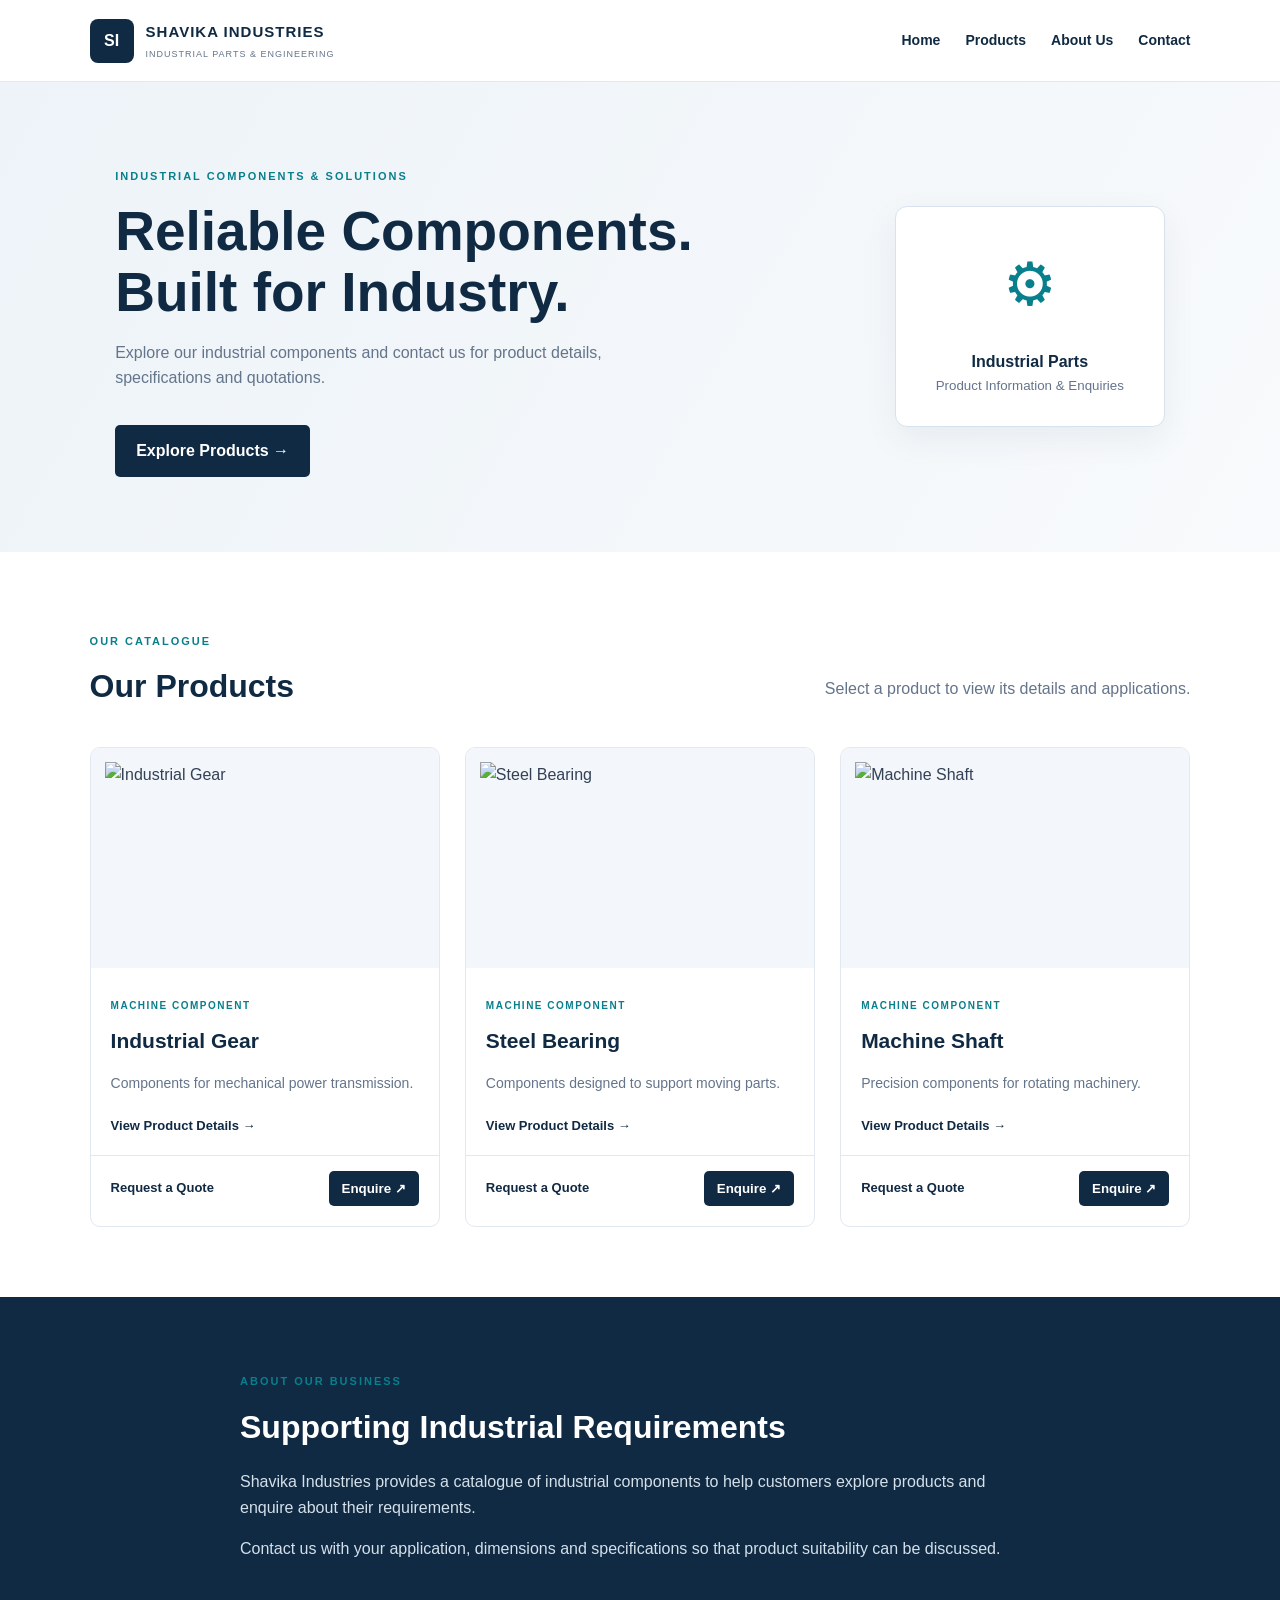
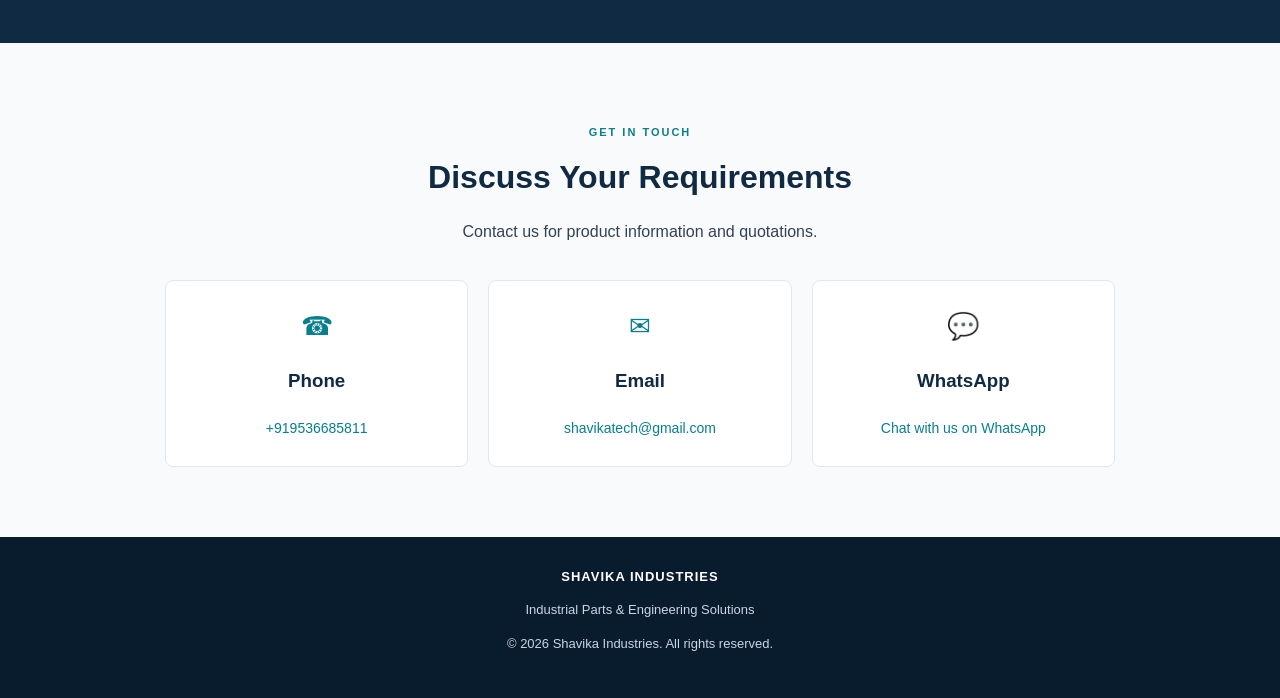
==== index.html @ d360af3c "Add files via upload" ====
<!DOCTYPE html>
<html lang="en">
<head>
  <meta charset="UTF-8">
  <meta name="viewport" content="width=device-width, initial-scale=1.0">
  <title>Shavika Industries | Industrial Parts</title>
  <meta name="description" content="Explore industrial machine components from Shavika Industries. Contact us for product information and quotations.">
  <link rel="stylesheet" href="style.css">
</head>
<body>

  <header class="site-header">
    <a class="brand" href="index.html">
      <span class="brand-mark">SI</span>
      <span>
        <strong>SHAVIKA INDUSTRIES</strong>
        <small>INDUSTRIAL PARTS & ENGINEERING</small>
      </span>
    </a>

    <nav>
      <a href="#home">Home</a>
      <a href="#products">Products</a>
      <a href="#about">About Us</a>
      <a href="#contact">Contact</a>
    </nav>
  </header>

  <main>
    <section class="hero" id="home">
      <div class="hero-content">
        <p class="eyebrow">INDUSTRIAL COMPONENTS & SOLUTIONS</p>
        <h1>Reliable Components.<br>Built for Industry.</h1>
        <p>
          Explore our industrial components and contact us
          for product details, specifications and quotations.
        </p>
        <a href="#products" class="btn btn-primary">Explore Products →</a>
      </div>
      <div class="hero-panel">
        <span class="hero-icon">⚙</span>
        <p>Industrial Parts</p>
        <small>Product Information & Enquiries</small>
      </div>
    </section>

    <section class="section products-section" id="products">
      <div class="section-heading">
        <div>
          <p class="eyebrow">OUR CATALOGUE</p>
          <h2>Our Products</h2>
        </div>
        <p>Select a product to view its details and applications.</p>
      </div>

      <div class="product-grid">

        <article class="product-card">
          <a href="gear.html" class="product-link">
            <div class="product-image">
              <img src="images/gear.jpg"
                   onerror="this.onerror=null;this.src='https://placehold.co/600x400?text=Industrial+Gear'"
                   alt="Industrial Gear">
            </div>
            <div class="product-info">
              <p class="product-type">MACHINE COMPONENT</p>
              <h3>Industrial Gear</h3>
              <p>Components for mechanical power transmission.</p>
              <span class="details-link">View Product Details →</span>
            </div>
          </a>
          <div class="card-action">
            <span class="price">Request a Quote</span>
            <button type="button" onclick="contactUs('Industrial Gear')">Enquire ↗</button>
          </div>
        </article>

        <article class="product-card">
          <a href="bearing.html" class="product-link">
            <div class="product-image">
              <img src="images/bearing.jpg"
                   onerror="this.onerror=null;this.src='https://placehold.co/600x400?text=Steel+Bearing'"
                   alt="Steel Bearing">
            </div>
            <div class="product-info">
              <p class="product-type">MACHINE COMPONENT</p>
              <h3>Steel Bearing</h3>
              <p>Components designed to support moving parts.</p>
              <span class="details-link">View Product Details →</span>
            </div>
          </a>
          <div class="card-action">
            <span class="price">Request a Quote</span>
            <button type="button" onclick="contactUs('Steel Bearing')">Enquire ↗</button>
          </div>
        </article>

        <article class="product-card">
          <a href="shaft.html" class="product-link">
            <div class="product-image">
              <img src="images/shaft.jpg"
                   onerror="this.onerror=null;this.src='https://placehold.co/600x400?text=Machine+Shaft'"
                   alt="Machine Shaft">
            </div>
            <div class="product-info">
              <p class="product-type">MACHINE COMPONENT</p>
              <h3>Machine Shaft</h3>
              <p>Precision components for rotating machinery.</p>
              <span class="details-link">View Product Details →</span>
            </div>
          </a>
          <div class="card-action">
            <span class="price">Request a Quote</span>
            <button type="button" onclick="contactUs('Machine Shaft')">Enquire ↗</button>
          </div>
        </article>

      </div>
    </section>

    <section class="about-section" id="about">
      <div class="about-inner">
        <p class="eyebrow">ABOUT OUR BUSINESS</p>
        <h2>Supporting Industrial Requirements</h2>
        <p>
          Shavika Industries provides a catalogue of industrial
          components to help customers explore products and
          enquire about their requirements.
        </p>
        <p>
          Contact us with your application, dimensions and
          specifications so that product suitability can be discussed.
        </p>
      </div>
    </section>

    <section class="section contact-section" id="contact">
      <p class="eyebrow">GET IN TOUCH</p>
      <h2>Discuss Your Requirements</h2>
      <p>Contact us for product information and quotations.</p>

      <div class="contact-grid">
        <div class="contact-item">
          <span>☎</span>
          <h3>Phone</h3>
          <a id="phone-link" href="#">Add your phone number</a>
        </div>
        <div class="contact-item">
          <span>✉</span>
          <h3>Email</h3>
          <a id="email-link" href="#">Add your business email</a>
        </div>
        <div class="contact-item">
          <span>💬</span>
          <h3>WhatsApp</h3>
          <a id="whatsapp-link" href="#">Chat with us</a>
        </div>
      </div>
    </section>
  </main>

  <footer class="site-footer">
    <a class="footer-brand" href="index.html">SHAVIKA INDUSTRIES</a>
    <p>Industrial Parts & Engineering Solutions</p>
    <p>© <span id="year"></span> Shavika Industries. All rights reserved.</p>
  </footer>

  <script src="script.js"></script>
</body>
</html>
---- style.css ----
:root {
  --navy: #102a43;
  --navy-dark: #091c2e;
  --teal: #087f8c;
  --light: #f3f6fa;
  --text: #334155;
  --muted: #64748b;
  --white: #ffffff;
  --border: #e2e8f0;
}

* {
  box-sizing: border-box;
}

html {
  scroll-behavior: smooth;
  scroll-padding-top: 90px;
}

body {
  margin: 0;
  font-family: Arial, Helvetica, sans-serif;
  color: var(--text);
  background: var(--white);
  line-height: 1.6;
}

a {
  color: inherit;
}

.site-header {
  min-height: 82px;
  padding: 16px 7%;
  display: flex;
  align-items: center;
  justify-content: space-between;
  gap: 24px;
  background: white;
  border-bottom: 1px solid var(--border);
}

.brand {
  display: flex;
  align-items: center;
  gap: 12px;
  color: var(--navy);
  text-decoration: none;
}

.brand-mark {
  display: grid;
  place-items: center;
  width: 44px;
  height: 44px;
  background: var(--navy);
  color: white;
  border-radius: 8px;
  font-weight: 800;
}

.brand strong,
.brand small {
  display: block;
}

.brand strong {
  font-size: 15px;
  letter-spacing: 1px;
}

.brand small {
  margin-top: 3px;
  font-size: 9px;
  letter-spacing: 1px;
  color: var(--muted);
}

nav {
  display: flex;
  align-items: center;
  flex-wrap: wrap;
  gap: 25px;
}

nav a {
  font-size: 14px;
  font-weight: 600;
  color: var(--navy);
  text-decoration: none;
}

nav a:hover,
.details-link:hover {
  color: var(--teal);
}

.hero {
  min-height: 420px;
  padding: 75px 9%;
  display: flex;
  justify-content: space-between;
  align-items: center;
  gap: 40px;
  background: linear-gradient(120deg, #edf3f8, #f8fafc);
}

.hero-content {
  max-width: 620px;
}

.eyebrow {
  color: var(--teal);
  font-size: 11px;
  font-weight: 800;
  letter-spacing: 2px;
}

.hero h1 {
  color: var(--navy);
  font-size: clamp(36px, 5vw, 55px);
  line-height: 1.12;
  margin: 15px 0;
}

.hero-content > p:not(.eyebrow) {
  max-width: 540px;
  color: var(--muted);
}

.btn {
  display: inline-block;
  margin-top: 18px;
  padding: 13px 21px;
  border-radius: 5px;
  text-decoration: none;
  font-weight: 700;
}

.btn-primary {
  background: var(--navy);
  color: white;
}

.btn-primary:hover {
  background: var(--teal);
}

.hero-panel {
  width: 270px;
  min-width: 220px;
  min-height: 210px;
  padding: 30px;
  display: flex;
  flex-direction: column;
  justify-content: center;
  text-align: center;
  border: 1px solid #d8e2ec;
  border-radius: 12px;
  background: white;
  box-shadow: 0 12px 35px #102a4310;
}

.hero-icon {
  color: var(--teal);
  font-size: 60px;
}

.hero-panel p {
  color: var(--navy);
  font-weight: 800;
  margin-bottom: 0;
}

.hero-panel small {
  color: var(--muted);
}

.section {
  padding: 70px 7%;
}

.section-heading {
  display: flex;
  align-items: end;
  justify-content: space-between;
  gap: 20px;
  margin-bottom: 30px;
}

.section-heading h2,
.about-inner h2,
.contact-section h2 {
  color: var(--navy);
  font-size: 32px;
  margin: 5px 0;
}

.section-heading > p {
  max-width: 370px;
  color: var(--muted);
}

.product-grid {
  display: grid;
  grid-template-columns: repeat(3, minmax(0, 1fr));
  gap: 25px;
}

.product-card {
  overflow: hidden;
  display: flex;
  flex-direction: column;
  background: white;
  border: 1px solid var(--border);
  border-radius: 10px;
  transition: transform 0.2s, box-shadow 0.2s;
}

.product-card:hover {
  transform: translateY(-4px);
  box-shadow: 0 12px 30px #102a4312;
}

.product-link {
  display: block;
  color: inherit;
  text-decoration: none;
  flex: 1;
}

.product-image {
  height: 220px;
  padding: 14px;
  background: var(--light);
}

.product-image img {
  display: block;
  width: 100%;
  height: 100%;
  object-fit: contain;
}

.product-info {
  padding: 20px 20px 10px;
}

.product-type {
  color: var(--teal);
  font-size: 10px;
  font-weight: 800;
  letter-spacing: 1.5px;
}

.product-info h3 {
  margin: 8px 0;
  color: var(--navy);
  font-size: 21px;
}

.product-info > p:not(.product-type) {
  color: var(--muted);
  font-size: 14px;
}

.details-link {
  display: inline-block;
  margin: 8px 0;
  color: var(--navy);
  font-size: 13px;
  font-weight: 800;
}

.card-action {
  display: flex;
  align-items: center;
  justify-content: space-between;
  gap: 10px;
  padding: 15px 20px 20px;
  border-top: 1px solid var(--border);
}

.price {
  font-size: 13px;
  font-weight: 700;
  color: var(--navy);
}

.card-action button {
  border: 0;
  border-radius: 5px;
  padding: 10px 13px;
  background: var(--navy);
  color: white;
  cursor: pointer;
  font-weight: 700;
}

.card-action button:hover {
  background: var(--teal);
}

.about-section {
  padding: 65px 8%;
  background: var(--navy);
}

.about-inner {
  max-width: 800px;
  margin: auto;
}

.about-inner h2 {
  color: white;
}

.about-inner > p:not(.eyebrow) {
  color: #d4e0ea;
}

.contact-section {
  text-align: center;
  background: #f8fafc;
}

.contact-grid {
  display: grid;
  grid-template-columns: repeat(3, minmax(0, 1fr));
  gap: 20px;
  max-width: 950px;
  margin: 35px auto 0;
}

.contact-item {
  padding: 25px 15px;
  background: white;
  border: 1px solid var(--border);
  border-radius: 8px;
  overflow-wrap: anywhere;
}

.contact-item > span {
  font-size: 26px;
  color: var(--teal);
}

.contact-item h3 {
  color: var(--navy);
}

.contact-item a {
  color: var(--teal);
  font-size: 14px;
  text-decoration: none;
}

.contact-item a:hover {
  text-decoration: underline;
}

.site-footer {
  padding: 30px 15px;
  text-align: center;
  color: #cbd5e1;
  background: var(--navy-dark);
  font-size: 13px;
}

.footer-brand {
  color: white;
  font-weight: 800;
  letter-spacing: 1px;
  text-decoration: none;
}

/* Product detail pages */

.back-link {
  display: inline-block;
  margin: 25px 7%;
  color: var(--navy);
  text-decoration: none;
  font-weight: 700;
}

.detail-layout {
  max-width: 1100px;
  margin: 15px auto 70px;
  padding: 0 25px;
  display: grid;
  grid-template-columns: minmax(0, 1fr) minmax(0, 1fr);
  align-items: start;
  gap: 45px;
}

.detail-image {
  padding: 20px;
  background: var(--light);
  border: 1px solid var(--border);
  border-radius: 10px;
}

.detail-image img {
  display: block;
  width: 100%;
  max-height: 440px;
  object-fit: contain;
}

.detail-info h1 {
  color: var(--navy);
  font-size: clamp(30px, 4vw, 40px);
  line-height: 1.2;
  margin: 10px 0 15px;
}

.detail-info h2 {
  color: var(--navy);
  font-size: 20px;
  margin-top: 28px;
}

.detail-info p,
.detail-info li {
  color: var(--text);
  line-height: 1.8;
}

.detail-info ul {
  padding-left: 22px;
}

.detail-enquiry {
  display: inline-block;
  margin-top: 15px;
  padding: 13px 20px;
  border-radius: 5px;
  color: white;
  background: var(--navy);
  font-weight: 700;
  text-decoration: none;
}

.detail-enquiry:hover {
  background: var(--teal);
}

@media (max-width: 850px) {
  .site-header {
    align-items: flex-start;
    flex-direction: column;
  }

  nav {
    gap: 15px;
  }

  .hero {
    padding: 55px 7%;
  }

  .hero-panel {
    display: none;
  }

  .product-grid {
    grid-template-columns: repeat(2, minmax(0, 1fr));
  }
}

@media (max-width: 600px) {
  .site-header {
    padding: 15px 5%;
  }

  nav {
    gap: 12px;
  }

  nav a {
    font-size: 12px;
  }

  .hero {
    padding: 45px 6%;
  }

  .section {
    padding: 45px 5%;
  }

  .section-heading {
    align-items: flex-start;
    flex-direction: column;
  }

  .section-heading h2,
  .about-inner h2,
  .contact-section h2 {
    font-size: 27px;
  }

  .product-grid,
  .contact-grid,
  .detail-layout {
    grid-template-columns: 1fr;
  }

  .product-image {
    height: 210px;
  }

  .detail-layout {
    padding: 0 18px;
    gap: 25px;
  }
}
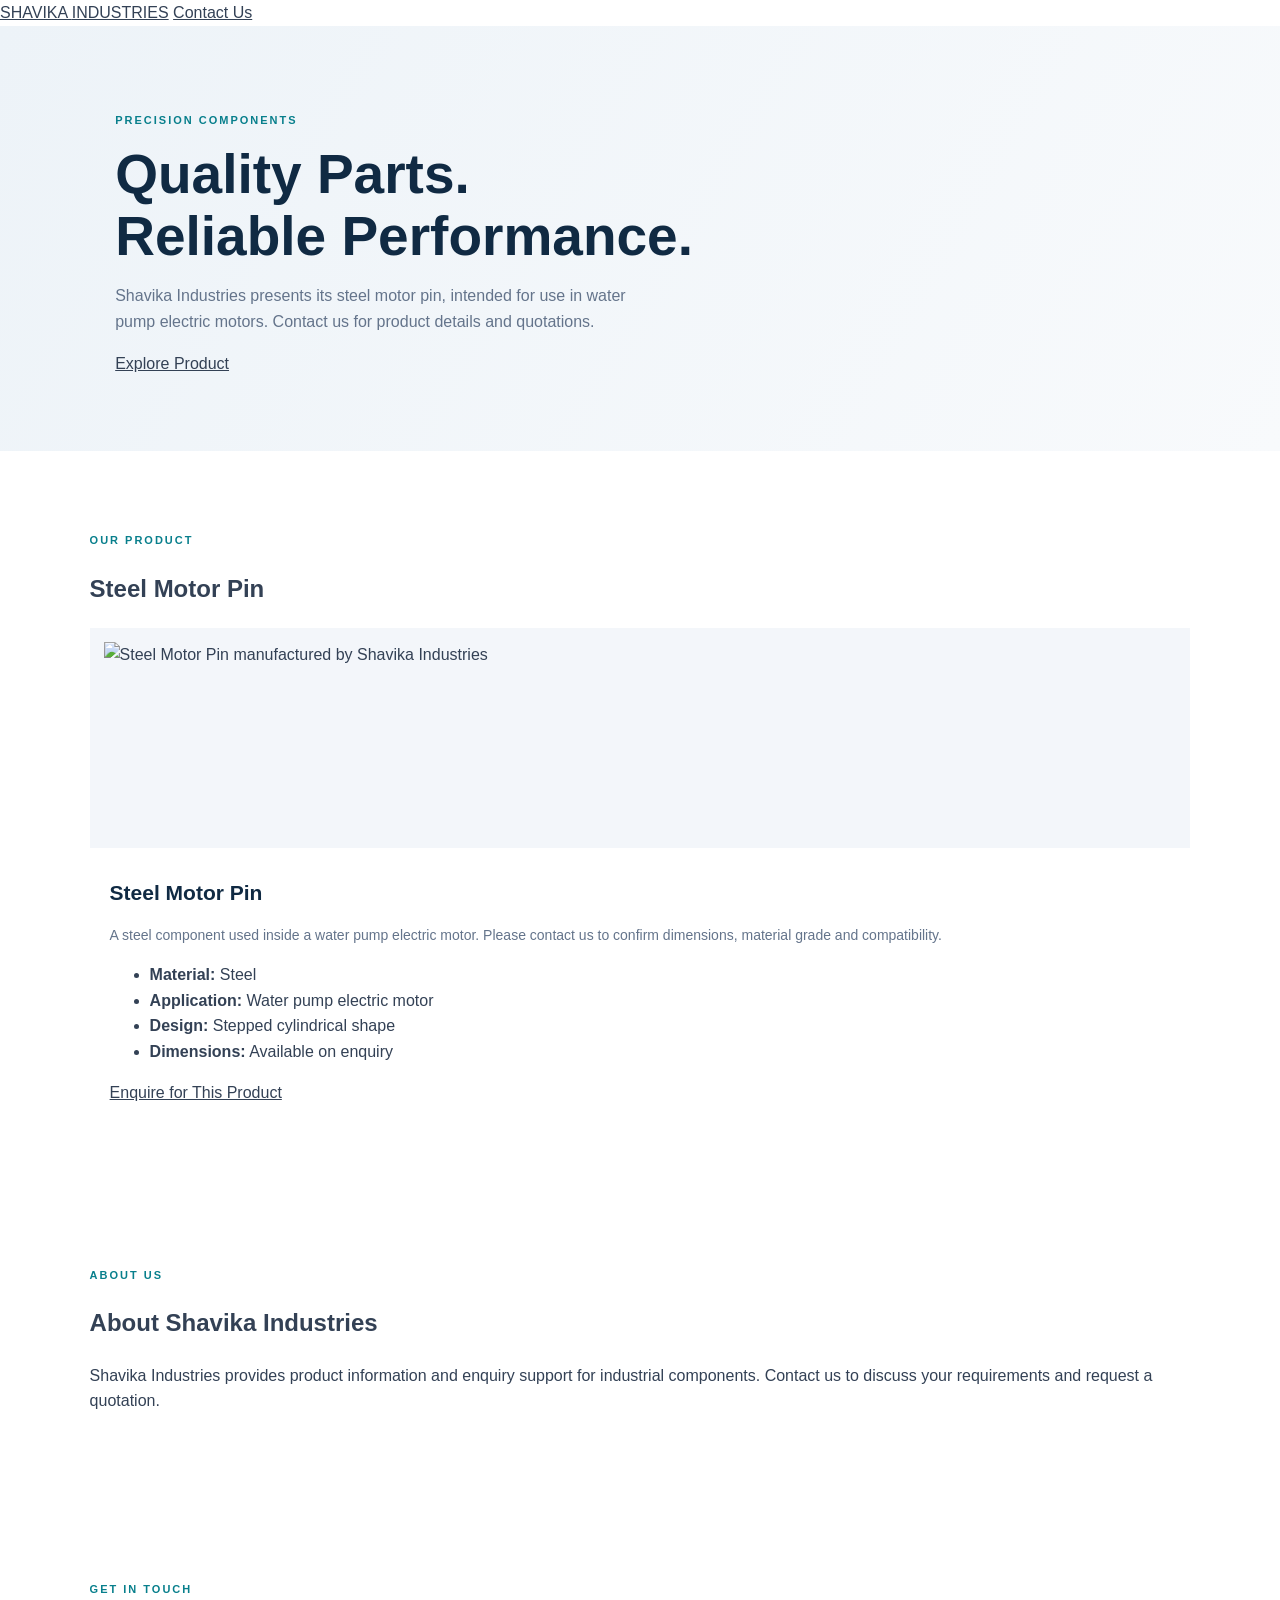
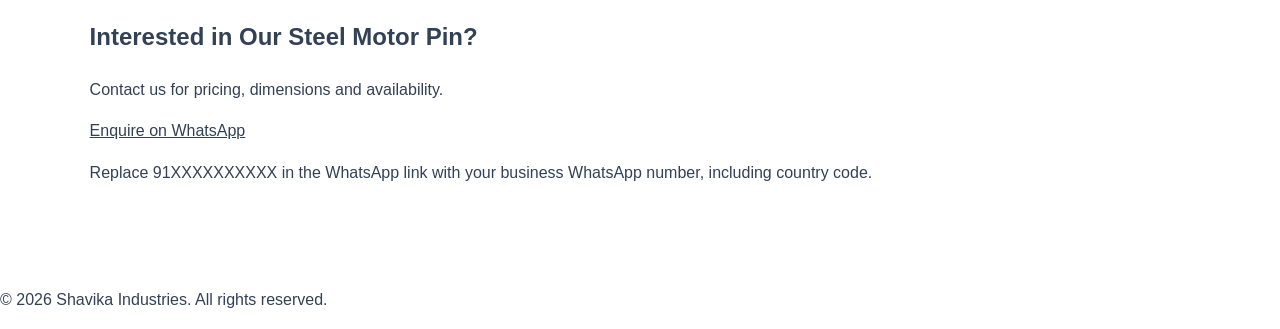
==== commit d32f569b: "Update index.html" ====
--- a/index.html
+++ b/index.html
@@ -4,168 +4,103 @@
 <head>
   <meta charset="UTF-8">
   <meta name="viewport" content="width=device-width, initial-scale=1.0">
-  <title>Shavika Industries | Industrial Parts</title>
-  <meta name="description" content="Explore industrial machine components from Shavika Industries. Contact us for product information and quotations.">
+  <meta name="description" content="Steel Motor Pin by Shavika Industries. Contact us for product details and quotations.">
+  <title>Steel Motor Pin | Shavika Industries</title>
   <link rel="stylesheet" href="style.css">
 </head>
 <body>
 
-  <header class="site-header">
-    <a class="brand" href="index.html">
-      <span class="brand-mark">SI</span>
-      <span>
-        <strong>SHAVIKA INDUSTRIES</strong>
-        <small>INDUSTRIAL PARTS & ENGINEERING</small>
-      </span>
-    </a>
-
-    <nav>
-      <a href="#home">Home</a>
-      <a href="#products">Products</a>
-      <a href="#about">About Us</a>
-      <a href="#contact">Contact</a>
-    </nav>
+  <header class="header">
+    <div class="container nav">
+      <a class="logo" href="index.html">SHAVIKA <span>INDUSTRIES</span></a>
+      <a class="button" href="#contact">Contact Us</a>
+    </div>
   </header>
 
   <main>
-    <section class="hero" id="home">
-      <div class="hero-content">
-        <p class="eyebrow">INDUSTRIAL COMPONENTS & SOLUTIONS</p>
-        <h1>Reliable Components.<br>Built for Industry.</h1>
+    <section class="hero">
+      <div class="container hero-content">
+        <p class="eyebrow">PRECISION COMPONENTS</p>
+        <h1>Quality Parts.<br><span>Reliable Performance.</span></h1>
         <p>
-          Explore our industrial components and contact us
-          for product details, specifications and quotations.
+          Shavika Industries presents its steel motor pin,
+          intended for use in water pump electric motors.
+          Contact us for product details and quotations.
         </p>
-        <a href="#products" class="btn btn-primary">Explore Products →</a>
-      </div>
-      <div class="hero-panel">
-        <span class="hero-icon">⚙</span>
-        <p>Industrial Parts</p>
-        <small>Product Information & Enquiries</small>
+        <a class="button" href="#product">Explore Product</a>
       </div>
     </section>
 
-    <section class="section products-section" id="products">
-      <div class="section-heading">
-        <div>
-          <p class="eyebrow">OUR CATALOGUE</p>
-          <h2>Our Products</h2>
+    <section class="section" id="product">
+      <div class="container">
+        <p class="eyebrow">OUR PRODUCT</p>
+        <h2>Steel Motor Pin</h2>
+        <div class="product-layout">
+          <div class="product-image">
+            <img
+              src="images/motor-pin.png"
+              alt="Steel Motor Pin manufactured by Shavika Industries">
+          </div>
+          <div class="product-info">
+            <h3>Steel Motor Pin</h3>
+            <p>
+              A steel component used inside a water pump
+              electric motor. Please contact us to confirm
+              dimensions, material grade and compatibility.
+            </p>
+            <ul>
+              <li><strong>Material:</strong> Steel</li>
+              <li><strong>Application:</strong> Water pump electric motor</li>
+              <li><strong>Design:</strong> Stepped cylindrical shape</li>
+              <li><strong>Dimensions:</strong> Available on enquiry</li>
+            </ul>
+            <a class="button" href="#contact">Enquire for This Product</a>
+          </div>
         </div>
-        <p>Select a product to view its details and applications.</p>
-      </div>
-
-      <div class="product-grid">
-
-        <article class="product-card">
-          <a href="gear.html" class="product-link">
-            <div class="product-image">
-              <img src="images/gear.jpg"
-                   onerror="this.onerror=null;this.src='https://placehold.co/600x400?text=Industrial+Gear'"
-                   alt="Industrial Gear">
-            </div>
-            <div class="product-info">
-              <p class="product-type">MACHINE COMPONENT</p>
-              <h3>Industrial Gear</h3>
-              <p>Components for mechanical power transmission.</p>
-              <span class="details-link">View Product Details →</span>
-            </div>
-          </a>
-          <div class="card-action">
-            <span class="price">Request a Quote</span>
-            <button type="button" onclick="contactUs('Industrial Gear')">Enquire ↗</button>
-          </div>
-        </article>
-
-        <article class="product-card">
-          <a href="bearing.html" class="product-link">
-            <div class="product-image">
-              <img src="images/bearing.jpg"
-                   onerror="this.onerror=null;this.src='https://placehold.co/600x400?text=Steel+Bearing'"
-                   alt="Steel Bearing">
-            </div>
-            <div class="product-info">
-              <p class="product-type">MACHINE COMPONENT</p>
-              <h3>Steel Bearing</h3>
-              <p>Components designed to support moving parts.</p>
-              <span class="details-link">View Product Details →</span>
-            </div>
-          </a>
-          <div class="card-action">
-            <span class="price">Request a Quote</span>
-            <button type="button" onclick="contactUs('Steel Bearing')">Enquire ↗</button>
-          </div>
-        </article>
-
-        <article class="product-card">
-          <a href="shaft.html" class="product-link">
-            <div class="product-image">
-              <img src="images/shaft.jpg"
-                   onerror="this.onerror=null;this.src='https://placehold.co/600x400?text=Machine+Shaft'"
-                   alt="Machine Shaft">
-            </div>
-            <div class="product-info">
-              <p class="product-type">MACHINE COMPONENT</p>
-              <h3>Machine Shaft</h3>
-              <p>Precision components for rotating machinery.</p>
-              <span class="details-link">View Product Details →</span>
-            </div>
-          </a>
-          <div class="card-action">
-            <span class="price">Request a Quote</span>
-            <button type="button" onclick="contactUs('Machine Shaft')">Enquire ↗</button>
-          </div>
-        </article>
-
       </div>
     </section>
 
-    <section class="about-section" id="about">
-      <div class="about-inner">
-        <p class="eyebrow">ABOUT OUR BUSINESS</p>
-        <h2>Supporting Industrial Requirements</h2>
+    <section class="section about">
+      <div class="container">
+        <p class="eyebrow">ABOUT US</p>
+        <h2>About Shavika Industries</h2>
         <p>
-          Shavika Industries provides a catalogue of industrial
-          components to help customers explore products and
-          enquire about their requirements.
-        </p>
-        <p>
-          Contact us with your application, dimensions and
-          specifications so that product suitability can be discussed.
+          Shavika Industries provides product information and
+          enquiry support for industrial components. Contact
+          us to discuss your requirements and request a quotation.
         </p>
       </div>
     </section>
 
-    <section class="section contact-section" id="contact">
-      <p class="eyebrow">GET IN TOUCH</p>
-      <h2>Discuss Your Requirements</h2>
-      <p>Contact us for product information and quotations.</p>
-
-      <div class="contact-grid">
-        <div class="contact-item">
-          <span>☎</span>
-          <h3>Phone</h3>
-          <a id="phone-link" href="#">Add your phone number</a>
-        </div>
-        <div class="contact-item">
-          <span>✉</span>
-          <h3>Email</h3>
-          <a id="email-link" href="#">Add your business email</a>
-        </div>
-        <div class="contact-item">
-          <span>💬</span>
-          <h3>WhatsApp</h3>
-          <a id="whatsapp-link" href="#">Chat with us</a>
-        </div>
+    <section class="section" id="contact">
+      <div class="container contact-box">
+        <p class="eyebrow">GET IN TOUCH</p>
+        <h2>Interested in Our Steel Motor Pin?</h2>
+        <p>Contact us for pricing, dimensions and availability.</p>
+        <a
+          class="button"
+          href="https://wa.me/91XXXXXXXXXX?text=Hello%20Shavika%20Industries%2C%20I%20want%20details%20about%20the%20Steel%20Motor%20Pin."
+          target="_blank"
+          rel="noopener noreferrer">
+          Enquire on WhatsApp
+        </a>
+        <p class="small-text">
+          Replace 91XXXXXXXXXX in the WhatsApp link with your
+          business WhatsApp number, including country code.
+        </p>
       </div>
     </section>
   </main>
 
-  <footer class="site-footer">
-    <a class="footer-brand" href="index.html">SHAVIKA INDUSTRIES</a>
-    <p>Industrial Parts & Engineering Solutions</p>
-    <p>© <span id="year"></span> Shavika Industries. All rights reserved.</p>
+  <footer class="footer">
+    <div class="container">
+      <p>&copy; <span id="year"></span> Shavika Industries. All rights reserved.</p>
+    </div>
   </footer>
 
-  <script src="script.js"></script>
+  <script>
+    document.getElementById("year").textContent =
+      new Date().getFullYear();
+  </script>
 </body>
 </html>
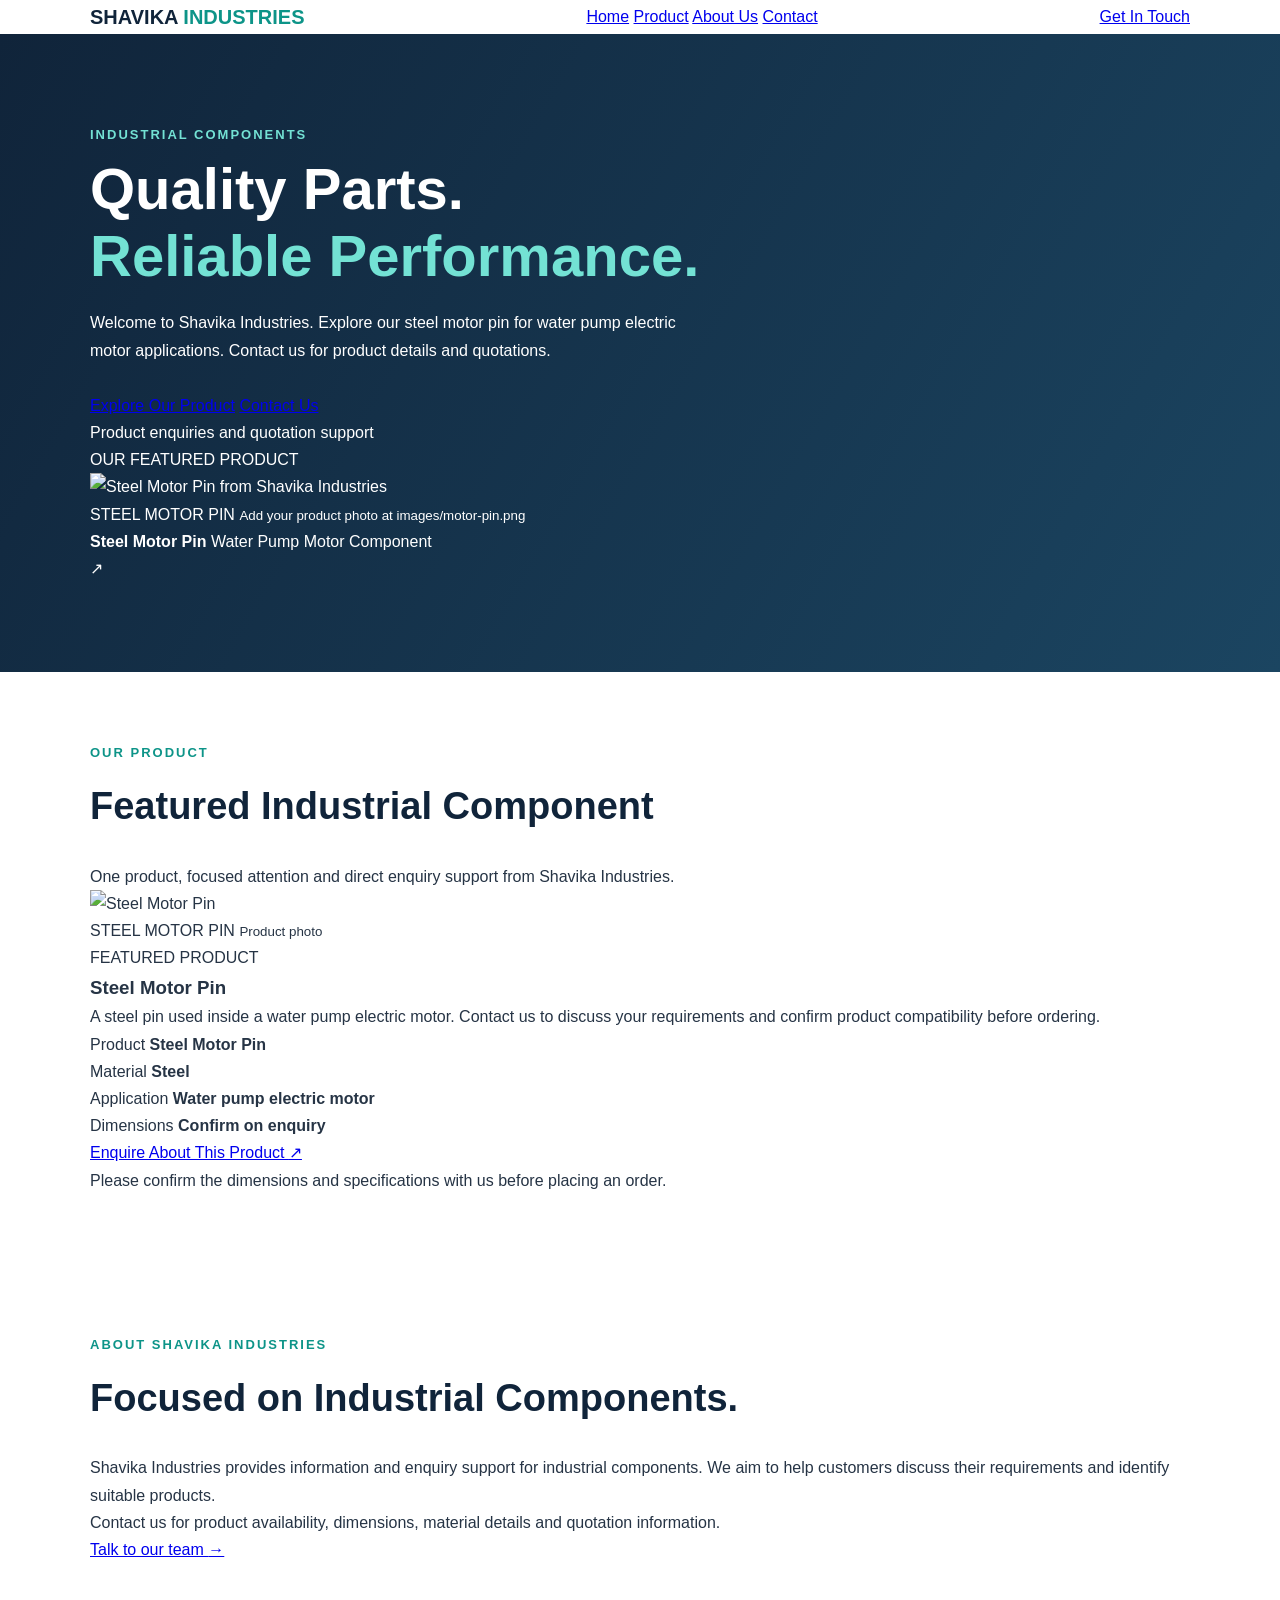
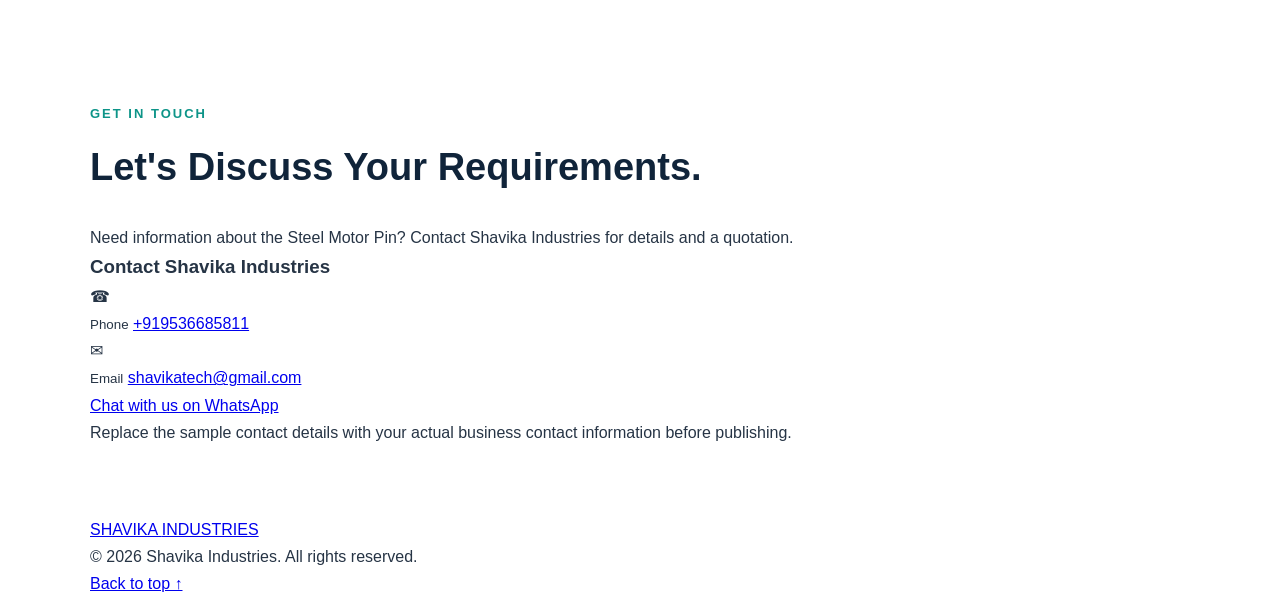
==== commit 54e2079e: "Update index.html" ====
--- a/index.html
+++ b/index.html
@@ -4,103 +4,285 @@
 <head>
   <meta charset="UTF-8">
   <meta name="viewport" content="width=device-width, initial-scale=1.0">
-  <meta name="description" content="Steel Motor Pin by Shavika Industries. Contact us for product details and quotations.">
-  <title>Steel Motor Pin | Shavika Industries</title>
+
+  <meta name="description" content="Shavika Industries - Steel Motor Pin for water pump electric motors. Contact us for product details and quotations.">
+
+  <title>Shavika Industries | Steel Motor Pin</title>
+
   <link rel="stylesheet" href="style.css">
 </head>
+
 <body>
 
-  <header class="header">
+  <!-- Header -->
+  <header class="site-header">
     <div class="container nav">
-      <a class="logo" href="index.html">SHAVIKA <span>INDUSTRIES</span></a>
-      <a class="button" href="#contact">Contact Us</a>
+      <a href="index.html" class="logo">
+        SHAVIKA <span>INDUSTRIES</span>
+      </a>
+
+      <nav>
+        <a href="#home">Home</a>
+        <a href="#product">Product</a>
+        <a href="#about">About Us</a>
+        <a href="#contact">Contact</a>
+      </nav>
+
+      <a href="#contact" class="btn btn-small">Get In Touch</a>
     </div>
   </header>
 
   <main>
-    <section class="hero">
-      <div class="container hero-content">
-        <p class="eyebrow">PRECISION COMPONENTS</p>
-        <h1>Quality Parts.<br><span>Reliable Performance.</span></h1>
-        <p>
-          Shavika Industries presents its steel motor pin,
-          intended for use in water pump electric motors.
-          Contact us for product details and quotations.
-        </p>
-        <a class="button" href="#product">Explore Product</a>
-      </div>
-    </section>
-
-    <section class="section" id="product">
-      <div class="container">
-        <p class="eyebrow">OUR PRODUCT</p>
-        <h2>Steel Motor Pin</h2>
-        <div class="product-layout">
-          <div class="product-image">
+
+    <!-- Hero Section -->
+    <section class="hero" id="home">
+      <div class="container hero-grid">
+
+        <div class="hero-content">
+          <p class="eyebrow">INDUSTRIAL COMPONENTS</p>
+
+          <h1>
+            Quality Parts.<br>
+            <span>Reliable Performance.</span>
+          </h1>
+
+          <p class="hero-description">
+            Welcome to Shavika Industries. Explore our steel
+            motor pin for water pump electric motor applications.
+            Contact us for product details and quotations.
+          </p>
+
+          <div class="hero-actions">
+            <a href="#product" class="btn">Explore Our Product</a>
+            <a href="#contact" class="btn btn-outline">Contact Us</a>
+          </div>
+
+          <div class="trust-note">
+            <span class="trust-dot"></span>
+            Product enquiries and quotation support
+          </div>
+        </div>
+
+        <div class="hero-visual">
+          <div class="visual-label">
+            <span class="visual-dot"></span>
+            OUR FEATURED PRODUCT
+          </div>
+
+          <div class="hero-product-image">
             <img
               src="images/motor-pin.png"
-              alt="Steel Motor Pin manufactured by Shavika Industries">
-          </div>
-          <div class="product-info">
+              alt="Steel Motor Pin from Shavika Industries"
+              onerror="this.onerror=null;this.parentElement.classList.add('image-missing');"
+            >
+
+            <div class="image-fallback">
+              <span>STEEL MOTOR PIN</span>
+              <small>Add your product photo at images/motor-pin.png</small>
+            </div>
+          </div>
+
+          <div class="visual-caption">
+            <div>
+              <strong>Steel Motor Pin</strong>
+              <span>Water Pump Motor Component</span>
+            </div>
+            <span class="caption-arrow">↗</span>
+          </div>
+        </div>
+
+      </div>
+    </section>
+
+    <!-- Product Section -->
+    <section class="section product-section" id="product">
+      <div class="container">
+
+        <div class="section-heading">
+          <p class="eyebrow">OUR PRODUCT</p>
+          <h2>Featured Industrial Component</h2>
+          <p>
+            One product, focused attention and direct enquiry
+            support from Shavika Industries.
+          </p>
+        </div>
+
+        <article class="product-card">
+          <div class="product-card-image">
+            <img
+              src="images/motor-pin.png"
+              alt="Steel Motor Pin"
+              onerror="this.onerror=null;this.parentElement.classList.add('image-missing');"
+            >
+
+            <div class="image-fallback">
+              <span>STEEL MOTOR PIN</span>
+              <small>Product photo</small>
+            </div>
+          </div>
+
+          <div class="product-card-content">
+            <span class="product-tag">FEATURED PRODUCT</span>
+
             <h3>Steel Motor Pin</h3>
+
             <p>
-              A steel component used inside a water pump
-              electric motor. Please contact us to confirm
-              dimensions, material grade and compatibility.
+              A steel pin used inside a water pump electric motor.
+              Contact us to discuss your requirements and confirm
+              product compatibility before ordering.
             </p>
-            <ul>
-              <li><strong>Material:</strong> Steel</li>
-              <li><strong>Application:</strong> Water pump electric motor</li>
-              <li><strong>Design:</strong> Stepped cylindrical shape</li>
-              <li><strong>Dimensions:</strong> Available on enquiry</li>
-            </ul>
-            <a class="button" href="#contact">Enquire for This Product</a>
-          </div>
-        </div>
-      </div>
-    </section>
-
-    <section class="section about">
-      <div class="container">
-        <p class="eyebrow">ABOUT US</p>
-        <h2>About Shavika Industries</h2>
-        <p>
-          Shavika Industries provides product information and
-          enquiry support for industrial components. Contact
-          us to discuss your requirements and request a quotation.
-        </p>
-      </div>
-    </section>
-
-    <section class="section" id="contact">
-      <div class="container contact-box">
-        <p class="eyebrow">GET IN TOUCH</p>
-        <h2>Interested in Our Steel Motor Pin?</h2>
-        <p>Contact us for pricing, dimensions and availability.</p>
-        <a
-          class="button"
-          href="https://wa.me/91XXXXXXXXXX?text=Hello%20Shavika%20Industries%2C%20I%20want%20details%20about%20the%20Steel%20Motor%20Pin."
-          target="_blank"
-          rel="noopener noreferrer">
-          Enquire on WhatsApp
-        </a>
-        <p class="small-text">
-          Replace 91XXXXXXXXXX in the WhatsApp link with your
-          business WhatsApp number, including country code.
-        </p>
-      </div>
-    </section>
+
+            <div class="spec-list">
+              <div class="spec-row">
+                <span>Product</span>
+                <strong>Steel Motor Pin</strong>
+              </div>
+
+              <div class="spec-row">
+                <span>Material</span>
+                <strong>Steel</strong>
+              </div>
+
+              <div class="spec-row">
+                <span>Application</span>
+                <strong>Water pump electric motor</strong>
+              </div>
+
+              <div class="spec-row">
+                <span>Dimensions</span>
+                <strong>Confirm on enquiry</strong>
+              </div>
+            </div>
+
+            <a
+              class="btn"
+              href="https://wa.me/91XXXXXXXXXX?text=Hello%20Shavika%20Industries%2C%20I%20would%20like%20details%20and%20a%20quotation%20for%20the%20Steel%20Motor%20Pin."
+              target="_blank"
+              rel="noopener noreferrer"
+            >
+              Enquire About This Product
+              <span aria-hidden="true">↗</span>
+            </a>
+
+            <p class="note">
+              Please confirm the dimensions and specifications
+              with us before placing an order.
+            </p>
+          </div>
+        </article>
+
+      </div>
+    </section>
+
+    <!-- About Section -->
+    <section class="section about-section" id="about">
+      <div class="container about-grid">
+
+        <div>
+          <p class="eyebrow">ABOUT SHAVIKA INDUSTRIES</p>
+          <h2>Focused on Industrial Components.</h2>
+        </div>
+
+        <div class="about-content">
+          <p>
+            Shavika Industries provides information and enquiry
+            support for industrial components. We aim to help
+            customers discuss their requirements and identify
+            suitable products.
+          </p>
+
+          <p>
+            Contact us for product availability, dimensions,
+            material details and quotation information.
+          </p>
+
+          <a href="#contact" class="text-link">
+            Talk to our team <span aria-hidden="true">→</span>
+          </a>
+        </div>
+
+      </div>
+    </section>
+
+    <!-- Contact Section -->
+    <section class="section contact-section" id="contact">
+      <div class="container contact-grid">
+
+        <div class="contact-intro">
+          <p class="eyebrow">GET IN TOUCH</p>
+          <h2>Let's Discuss Your Requirements.</h2>
+          <p>
+            Need information about the Steel Motor Pin?
+            Contact Shavika Industries for details and a quotation.
+          </p>
+        </div>
+
+        <div class="contact-panel">
+          <h3>Contact Shavika Industries</h3>
+
+          <div class="contact-item">
+            <span class="contact-icon">☎</span>
+            <div>
+              <small>Phone</small>
+              <a id="phone-link" href="tel:+919536685811">
+                Add business phone number
+              </a>
+            </div>
+          </div>
+
+          <div class="contact-item">
+            <span class="contact-icon">✉</span>
+            <div>
+              <small>Email</small>
+              <a id="email-link" href="mailto:your-shavikatech@gmail.com">
+                your-business@example.com
+              </a>
+            </div>
+          </div>
+
+          <a
+            class="btn whatsapp-btn"
+            id="whatsapp-link"
+            href="https://wa.me/919536685811"
+            target="_blank"
+            rel="noopener noreferrer"
+          >
+            Chat with us on WhatsApp
+          </a>
+
+          <p class="note">
+            Replace the sample contact details with your actual
+            business contact information before publishing.
+          </p>
+        </div>
+
+      </div>
+    </section>
+
   </main>
 
-  <footer class="footer">
-    <div class="container">
-      <p>&copy; <span id="year"></span> Shavika Industries. All rights reserved.</p>
+  <!-- Footer -->
+  <footer class="site-footer">
+    <div class="container footer-content">
+      <a href="#home" class="footer-logo">
+        SHAVIKA <span>INDUSTRIES</span>
+      </a>
+
+      <p>
+        © <span id="year"></span> Shavika Industries.
+        All rights reserved.
+      </p>
+
+      <a href="#home" class="back-top">Back to top ↑</a>
     </div>
   </footer>
+
+  <script src="script.js"></script>
 
   <script>
     document.getElementById("year").textContent =
       new Date().getFullYear();
   </script>
+
 </body>
 </html>
--- a/style.css
+++ b/style.css
@@ -1,520 +1,202 @@
-
-:root {
-  --navy: #102a43;
-  --navy-dark: #091c2e;
-  --teal: #087f8c;
-  --light: #f3f6fa;
-  --text: #334155;
-  --muted: #64748b;
-  --white: #ffffff;
-  --border: #e2e8f0;
-}
 
 * {
   box-sizing: border-box;
+  margin: 0;
+  padding: 0;
+}
+
+:root {
+  --navy: #10243a;
+  --teal: #0d9488;
+  --light: #f3f7fa;
+  --text: #263445;
 }
 
 html {
   scroll-behavior: smooth;
-  scroll-padding-top: 90px;
 }
 
 body {
-  margin: 0;
-  font-family: Arial, Helvetica, sans-serif;
+  font-family: Arial, sans-serif;
   color: var(--text);
-  background: var(--white);
-  line-height: 1.6;
-}
-
-a {
-  color: inherit;
-}
-
-.site-header {
-  min-height: 82px;
-  padding: 16px 7%;
-  display: flex;
-  align-items: center;
-  justify-content: space-between;
-  gap: 24px;
+  line-height: 1.7;
+}
+
+.container {
+  width: min(1100px, 90%);
+  margin: auto;
+}
+
+.header {
   background: white;
-  border-bottom: 1px solid var(--border);
-}
-
-.brand {
-  display: flex;
-  align-items: center;
-  gap: 12px;
-  color: var(--navy);
-  text-decoration: none;
-}
-
-.brand-mark {
-  display: grid;
-  place-items: center;
-  width: 44px;
-  height: 44px;
-  background: var(--navy);
-  color: white;
-  border-radius: 8px;
-  font-weight: 800;
-}
-
-.brand strong,
-.brand small {
-  display: block;
-}
-
-.brand strong {
-  font-size: 15px;
-  letter-spacing: 1px;
-}
-
-.brand small {
-  margin-top: 3px;
-  font-size: 9px;
-  letter-spacing: 1px;
-  color: var(--muted);
-}
-
-nav {
-  display: flex;
-  align-items: center;
-  flex-wrap: wrap;
-  gap: 25px;
-}
-
-nav a {
-  font-size: 14px;
-  font-weight: 600;
-  color: var(--navy);
-  text-decoration: none;
-}
-
-nav a:hover,
-.details-link:hover {
-  color: var(--teal);
-}
-
-.hero {
-  min-height: 420px;
-  padding: 75px 9%;
+  border-bottom: 1px solid #e2e8f0;
+  padding: 18px 0;
+}
+
+.nav {
   display: flex;
   justify-content: space-between;
   align-items: center;
-  gap: 40px;
-  background: linear-gradient(120deg, #edf3f8, #f8fafc);
+  gap: 20px;
+}
+
+.logo {
+  font-size: 20px;
+  font-weight: 800;
+  color: var(--navy);
+  text-decoration: none;
+}
+
+.logo span {
+  color: var(--teal);
+}
+
+.button {
+  display: inline-block;
+  background: var(--teal);
+  color: white;
+  padding: 12px 22px;
+  border-radius: 6px;
+  text-decoration: none;
+  font-weight: bold;
+  border: none;
+}
+
+.button:hover {
+  background: #087c73;
+}
+
+.hero {
+  background: linear-gradient(120deg, #10243a, #1b4561);
+  color: white;
+  padding: 90px 0;
 }
 
 .hero-content {
-  max-width: 620px;
+  max-width: 1100px;
 }
 
 .eyebrow {
   color: var(--teal);
-  font-size: 11px;
-  font-weight: 800;
+  font-weight: bold;
   letter-spacing: 2px;
-}
-
-.hero h1 {
+  font-size: 13px;
+  margin-bottom: 10px;
+}
+
+.hero .eyebrow {
+  color: #73e2d4;
+}
+
+h1 {
+  font-size: clamp(36px, 6vw, 58px);
+  line-height: 1.15;
+  margin-bottom: 20px;
+}
+
+h1 span {
+  color: #73e2d4;
+}
+
+.hero p:not(.eyebrow) {
+  max-width: 620px;
+  margin-bottom: 28px;
+}
+
+.section {
+  padding: 70px 0;
+}
+
+h2 {
+  font-size: clamp(28px, 4vw, 38px);
   color: var(--navy);
-  font-size: clamp(36px, 5vw, 55px);
-  line-height: 1.12;
-  margin: 15px 0;
-}
-
-.hero-content > p:not(.eyebrow) {
-  max-width: 540px;
-  color: var(--muted);
-}
-
-.btn {
-  display: inline-block;
-  margin-top: 18px;
-  padding: 13px 21px;
-  border-radius: 5px;
-  text-decoration: none;
-  font-weight: 700;
-}
-
-.btn-primary {
-  background: var(--navy);
-  color: white;
-}
-
-.btn-primary:hover {
-  background: var(--teal);
-}
-
-.hero-panel {
-  width: 270px;
-  min-width: 220px;
-  min-height: 210px;
-  padding: 30px;
-  display: flex;
-  flex-direction: column;
-  justify-content: center;
+  margin-bottom: 24px;
+}
+
+.product-layout {
+  display: grid;
+  grid-template-columns: 1fr 1fr;
+  gap: 40px;
+  align-items: center;
+}
+
+.product-image {
+  background: var(--light);
+  border-radius: 12px;
+  padding: 24px;
   text-align: center;
-  border: 1px solid #d8e2ec;
-  border-radius: 12px;
-  background: white;
-  box-shadow: 0 12px 35px #102a4310;
-}
-
-.hero-icon {
-  color: var(--teal);
-  font-size: 60px;
-}
-
-.hero-panel p {
-  color: var(--navy);
-  font-weight: 800;
-  margin-bottom: 0;
-}
-
-.hero-panel small {
-  color: var(--muted);
-}
-
-.section {
-  padding: 70px 7%;
-}
-
-.section-heading {
-  display: flex;
-  align-items: end;
-  justify-content: space-between;
-  gap: 20px;
-  margin-bottom: 30px;
-}
-
-.section-heading h2,
-.about-inner h2,
-.contact-section h2 {
-  color: var(--navy);
-  font-size: 32px;
-  margin: 5px 0;
-}
-
-.section-heading > p {
-  max-width: 370px;
-  color: var(--muted);
-}
-
-.product-grid {
-  display: grid;
-  grid-template-columns: repeat(3, minmax(0, 1fr));
-  gap: 25px;
-}
-
-.product-card {
-  overflow: hidden;
-  display: flex;
-  flex-direction: column;
-  background: white;
-  border: 1px solid var(--border);
-  border-radius: 10px;
-  transition: transform 0.2s, box-shadow 0.2s;
-}
-
-.product-card:hover {
-  transform: translateY(-4px);
-  box-shadow: 0 12px 30px #102a4312;
-}
-
-.product-link {
-  display: block;
-  color: inherit;
-  text-decoration: none;
-  flex: 1;
-}
-
-.product-image {
-  height: 220px;
-  padding: 14px;
-  background: var(--light);
 }
 
 .product-image img {
   display: block;
   width: 100%;
-  height: 100%;
+  max-height: 430px;
   object-fit: contain;
-}
-
-.product-info {
-  padding: 20px 20px 10px;
-}
-
-.product-type {
-  color: var(--teal);
-  font-size: 10px;
-  font-weight: 800;
-  letter-spacing: 1.5px;
+  border-radius: 8px;
 }
 
 .product-info h3 {
-  margin: 8px 0;
+  font-size: 25px;
   color: var(--navy);
-  font-size: 21px;
-}
-
-.product-info > p:not(.product-type) {
-  color: var(--muted);
-  font-size: 14px;
-}
-
-.details-link {
-  display: inline-block;
-  margin: 8px 0;
-  color: var(--navy);
+  margin-bottom: 12px;
+}
+
+.product-info p {
+  margin-bottom: 16px;
+}
+
+.product-info ul {
+  padding-left: 22px;
+  margin-bottom: 24px;
+}
+
+.about {
+  background: var(--light);
+}
+
+.about p:last-child {
+  max-width: 760px;
+}
+
+.contact-box {
+  text-align: center;
+}
+
+.contact-box p {
+  margin-bottom: 22px;
+}
+
+.contact-box .small-text {
+  margin: 18px auto 0;
   font-size: 13px;
-  font-weight: 800;
-}
-
-.card-action {
-  display: flex;
-  align-items: center;
-  justify-content: space-between;
-  gap: 10px;
-  padding: 15px 20px 20px;
-  border-top: 1px solid var(--border);
-}
-
-.price {
-  font-size: 13px;
-  font-weight: 700;
-  color: var(--navy);
-}
-
-.card-action button {
-  border: 0;
-  border-radius: 5px;
-  padding: 10px 13px;
+  color: #64748b;
+}
+
+.footer {
   background: var(--navy);
   color: white;
-  cursor: pointer;
-  font-weight: 700;
-}
-
-.card-action button:hover {
-  background: var(--teal);
-}
-
-.about-section {
-  padding: 65px 8%;
-  background: var(--navy);
-}
-
-.about-inner {
-  max-width: 800px;
-  margin: auto;
-}
-
-.about-inner h2 {
-  color: white;
-}
-
-.about-inner > p:not(.eyebrow) {
-  color: #d4e0ea;
-}
-
-.contact-section {
   text-align: center;
-  background: #f8fafc;
-}
-
-.contact-grid {
-  display: grid;
-  grid-template-columns: repeat(3, minmax(0, 1fr));
-  gap: 20px;
-  max-width: 950px;
-  margin: 35px auto 0;
-}
-
-.contact-item {
-  padding: 25px 15px;
-  background: white;
-  border: 1px solid var(--border);
-  border-radius: 8px;
-  overflow-wrap: anywhere;
-}
-
-.contact-item > span {
-  font-size: 26px;
-  color: var(--teal);
-}
-
-.contact-item h3 {
-  color: var(--navy);
-}
-
-.contact-item a {
-  color: var(--teal);
-  font-size: 14px;
-  text-decoration: none;
-}
-
-.contact-item a:hover {
-  text-decoration: underline;
-}
-
-.site-footer {
-  padding: 30px 15px;
-  text-align: center;
-  color: #cbd5e1;
-  background: var(--navy-dark);
-  font-size: 13px;
-}
-
-.footer-brand {
-  color: white;
-  font-weight: 800;
-  letter-spacing: 1px;
-  text-decoration: none;
-}
-
-/* Product detail pages */
-
-.back-link {
-  display: inline-block;
-  margin: 25px 7%;
-  color: var(--navy);
-  text-decoration: none;
-  font-weight: 700;
-}
-
-.detail-layout {
-  max-width: 1100px;
-  margin: 15px auto 70px;
-  padding: 0 25px;
-  display: grid;
-  grid-template-columns: minmax(0, 1fr) minmax(0, 1fr);
-  align-items: start;
-  gap: 45px;
-}
-
-.detail-image {
-  padding: 20px;
-  background: var(--light);
-  border: 1px solid var(--border);
-  border-radius: 10px;
-}
-
-.detail-image img {
-  display: block;
-  width: 100%;
-  max-height: 440px;
-  object-fit: contain;
-}
-
-.detail-info h1 {
-  color: var(--navy);
-  font-size: clamp(30px, 4vw, 40px);
-  line-height: 1.2;
-  margin: 10px 0 15px;
-}
-
-.detail-info h2 {
-  color: var(--navy);
-  font-size: 20px;
-  margin-top: 28px;
-}
-
-.detail-info p,
-.detail-info li {
-  color: var(--text);
-  line-height: 1.8;
-}
-
-.detail-info ul {
-  padding-left: 22px;
-}
-
-.detail-enquiry {
-  display: inline-block;
-  margin-top: 15px;
-  padding: 13px 20px;
-  border-radius: 5px;
-  color: white;
-  background: var(--navy);
-  font-weight: 700;
-  text-decoration: none;
-}
-
-.detail-enquiry:hover {
-  background: var(--teal);
-}
-
-@media (max-width: 850px) {
-  .site-header {
-    align-items: flex-start;
-    flex-direction: column;
-  }
-
-  nav {
-    gap: 15px;
+  padding: 22px 0;
+}
+
+@media (max-width: 700px) {
+  .product-layout {
+    grid-template-columns: 1fr;
   }
 
   .hero {
-    padding: 55px 7%;
-  }
-
-  .hero-panel {
-    display: none;
-  }
-
-  .product-grid {
-    grid-template-columns: repeat(2, minmax(0, 1fr));
-  }
-}
-
-@media (max-width: 600px) {
-  .site-header {
-    padding: 15px 5%;
-  }
-
-  nav {
-    gap: 12px;
-  }
-
-  nav a {
-    font-size: 12px;
-  }
-
-  .hero {
-    padding: 45px 6%;
+    padding: 65px 0;
   }
 
   .section {
-    padding: 45px 5%;
-  }
-
-  .section-heading {
-    align-items: flex-start;
-    flex-direction: column;
-  }
-
-  .section-heading h2,
-  .about-inner h2,
-  .contact-section h2 {
-    font-size: 27px;
-  }
-
-  .product-grid,
-  .contact-grid,
-  .detail-layout {
-    grid-template-columns: 1fr;
-  }
-
-  .product-image {
-    height: 210px;
-  }
-
-  .detail-layout {
-    padding: 0 18px;
-    gap: 25px;
-  }
-}
+    padding: 50px 0;
+  }
+
+  .logo {
+    font-size: 16px;
+  }
+
+  .nav .button {
+    padding: 10px 14px;
+  }
+}
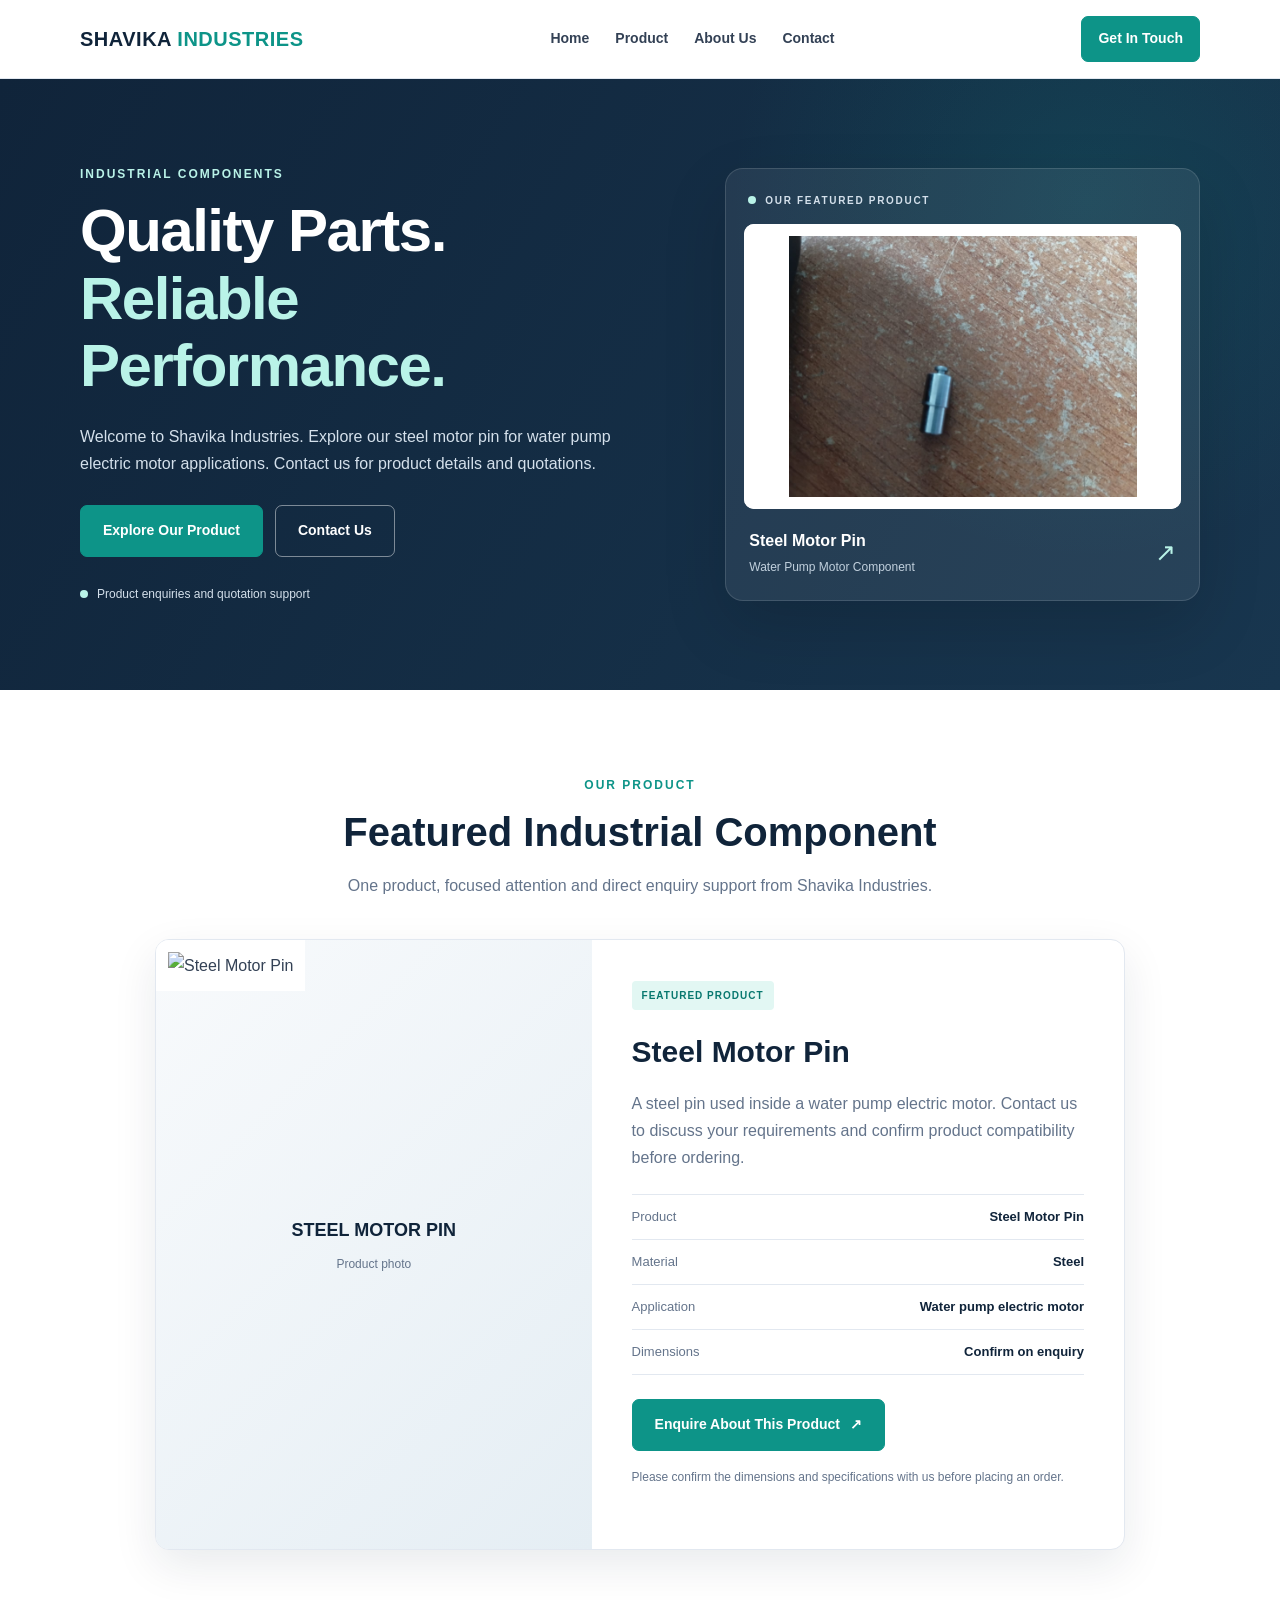
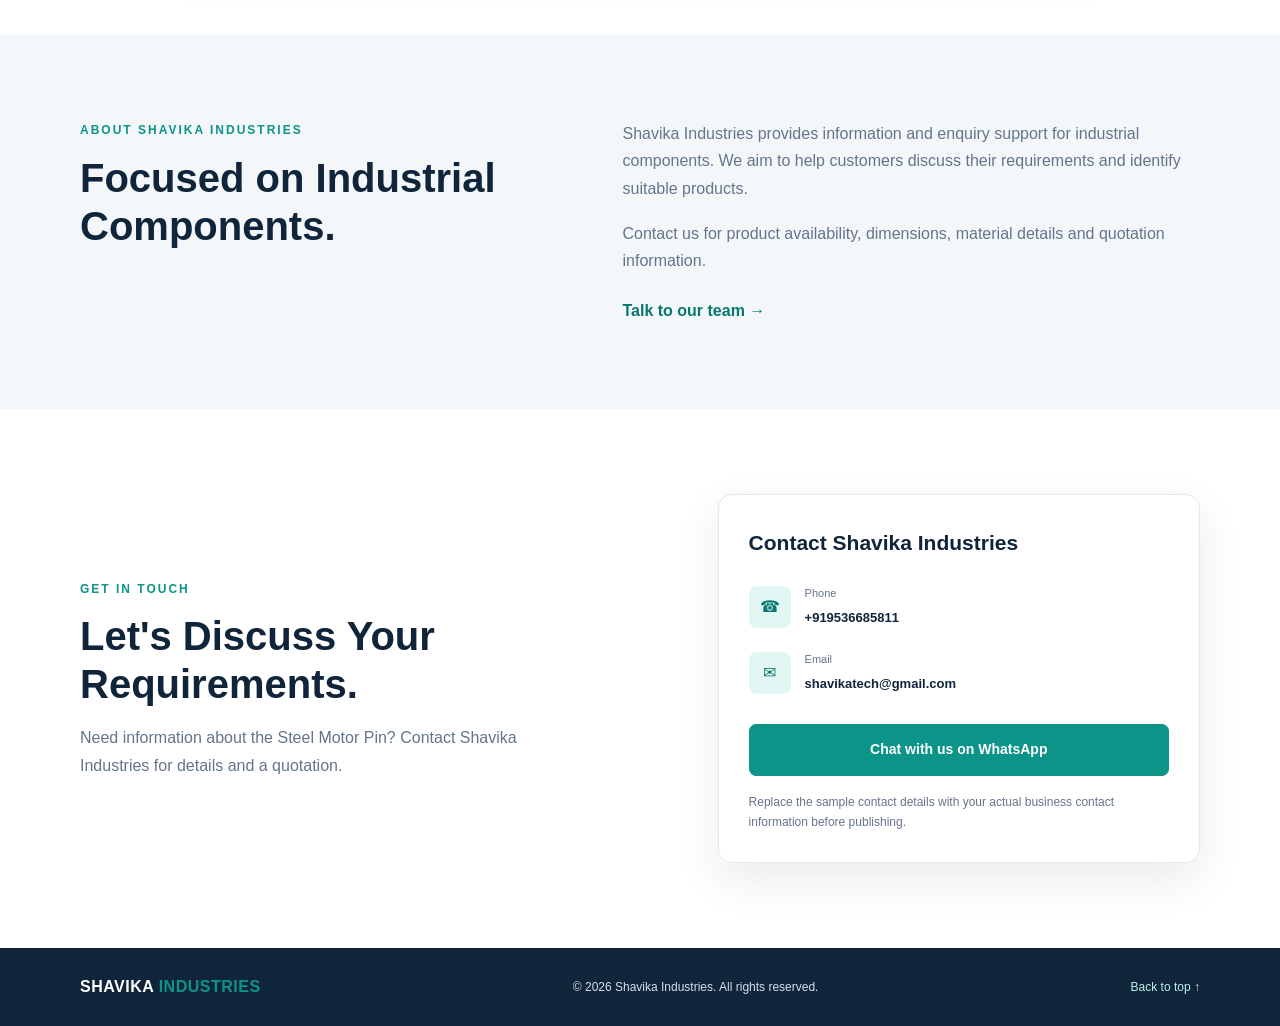
==== commit a7900add: "Update index.html" ====
--- a/index.html
+++ b/index.html
@@ -71,7 +71,7 @@
 
           <div class="hero-product-image">
             <img
-              src="images/motor-pin.png"
+              src="motor-pin.png"
               alt="Steel Motor Pin from Shavika Industries"
               onerror="this.onerror=null;this.parentElement.classList.add('image-missing');"
             >
--- a/style.css
+++ b/style.css
@@ -1,3 +1,23 @@
+
+/* =========================
+   SHAVIKA INDUSTRIES
+   Main website stylesheet
+========================= */
+
+:root {
+  --navy: #10243a;
+  --navy-light: #18364f;
+  --teal: #0d9488;
+  --teal-dark: #08786f;
+  --mint: #b9f3e8;
+  --white: #ffffff;
+  --light: #f3f7fa;
+  --text: #334155;
+  --muted: #64748b;
+  --border: #e2e8f0;
+  --radius: 14px;
+  --shadow: 0 16px 45px rgba(16, 36, 58, 0.09);
+}
 
 * {
   box-sizing: border-box;
@@ -5,198 +25,636 @@
   padding: 0;
 }
 
-:root {
-  --navy: #10243a;
-  --teal: #0d9488;
-  --light: #f3f7fa;
-  --text: #263445;
-}
-
 html {
   scroll-behavior: smooth;
+  scroll-padding-top: 90px;
 }
 
 body {
-  font-family: Arial, sans-serif;
+  font-family: Arial, Helvetica, sans-serif;
   color: var(--text);
   line-height: 1.7;
+  background: var(--white);
+}
+
+img {
+  max-width: 100%;
+}
+
+a {
+  color: inherit;
 }
 
 .container {
-  width: min(1100px, 90%);
+  width: min(1120px, 90%);
+  margin: 0 auto;
+}
+
+/* Header */
+
+.site-header {
+  position: sticky;
+  top: 0;
+  z-index: 100;
+  background: rgba(255, 255, 255, 0.97);
+  border-bottom: 1px solid var(--border);
+}
+
+.nav {
+  min-height: 78px;
+  display: flex;
+  align-items: center;
+  justify-content: space-between;
+  gap: 25px;
+}
+
+.logo,
+.footer-logo {
+  text-decoration: none;
+  color: var(--navy);
+  font-size: 20px;
+  font-weight: 900;
+  letter-spacing: 0.5px;
+  white-space: nowrap;
+}
+
+.logo span,
+.footer-logo span {
+  color: var(--teal);
+}
+
+.nav nav {
+  display: flex;
+  align-items: center;
+  gap: 26px;
+}
+
+.nav nav a {
+  text-decoration: none;
+  color: var(--text);
+  font-size: 14px;
+  font-weight: 600;
+}
+
+.nav nav a:hover,
+.text-link:hover {
+  color: var(--teal);
+}
+
+/* Buttons */
+
+.btn {
+  display: inline-flex;
+  align-items: center;
+  justify-content: center;
+  gap: 10px;
+  padding: 13px 22px;
+  border-radius: 7px;
+  background: var(--teal);
+  color: var(--white);
+  text-decoration: none;
+  font-size: 14px;
+  font-weight: 700;
+  border: 1px solid var(--teal);
+  transition: background 0.2s ease, transform 0.2s ease;
+}
+
+.btn:hover {
+  background: var(--teal-dark);
+  transform: translateY(-2px);
+}
+
+.btn-small {
+  padding: 10px 16px;
+}
+
+.btn-outline {
+  background: transparent;
+  color: var(--white);
+  border-color: rgba(255, 255, 255, 0.45);
+}
+
+.btn-outline:hover {
+  background: rgba(255, 255, 255, 0.1);
+}
+
+/* Hero */
+
+.hero {
+  padding: 85px 0;
+  background:
+    radial-gradient(
+      circle at 85% 20%,
+      rgba(13, 148, 136, 0.16),
+      transparent 30%
+    ),
+    linear-gradient(120deg, var(--navy), var(--navy-light));
+  color: var(--white);
+  overflow: hidden;
+}
+
+.hero-grid {
+  display: grid;
+  grid-template-columns: 1.1fr 0.9fr;
+  align-items: center;
+  gap: 65px;
+}
+
+.eyebrow {
+  margin-bottom: 13px;
+  color: var(--teal);
+  font-size: 12px;
+  font-weight: 800;
+  letter-spacing: 2px;
+}
+
+.hero .eyebrow {
+  color: var(--mint);
+}
+
+.hero h1 {
+  font-size: clamp(38px, 5vw, 60px);
+  line-height: 1.12;
+  letter-spacing: -1.5px;
+  margin-bottom: 24px;
+}
+
+.hero h1 span {
+  color: var(--mint);
+}
+
+.hero-description {
+  max-width: 560px;
+  color: #d4e0eb;
+  font-size: 16px;
+  margin-bottom: 28px;
+}
+
+.hero-actions {
+  display: flex;
+  flex-wrap: wrap;
+  gap: 12px;
+}
+
+.trust-note {
+  display: flex;
+  align-items: center;
+  gap: 9px;
+  color: #d4e0eb;
+  font-size: 12px;
+  margin-top: 27px;
+}
+
+.trust-dot,
+.visual-dot {
+  width: 8px;
+  height: 8px;
+  display: inline-block;
+  background: var(--mint);
+  border-radius: 50%;
+}
+
+.hero-visual {
+  padding: 18px;
+  border-radius: 18px;
+  background: rgba(255, 255, 255, 0.07);
+  border: 1px solid rgba(255, 255, 255, 0.13);
+  box-shadow: 0 25px 65px rgba(0, 0, 0, 0.14);
+}
+
+.visual-label {
+  display: flex;
+  align-items: center;
+  gap: 9px;
+  font-size: 10px;
+  letter-spacing: 1.7px;
+  color: #d4e0eb;
+  padding: 5px 4px 15px;
+  font-weight: 700;
+}
+
+.hero-product-image {
+  position: relative;
+  height: 285px;
+  overflow: hidden;
+  background: var(--white);
+  border-radius: 10px;
+}
+
+.hero-product-image img,
+.product-card-image img {
+  position: relative;
+  z-index: 1;
+  width: 100%;
+  height: 100%;
+  object-fit: contain;
+  padding: 12px;
+  background: var(--white);
+}
+
+.visual-caption {
+  display: flex;
+  justify-content: space-between;
+  align-items: center;
+  gap: 15px;
+  padding: 18px 5px 4px;
+}
+
+.visual-caption strong,
+.visual-caption span {
+  display: block;
+}
+
+.visual-caption strong {
+  font-size: 16px;
+}
+
+.visual-caption div span {
+  color: #c1d0dd;
+  font-size: 12px;
+  margin-top: 3px;
+}
+
+.caption-arrow {
+  font-size: 25px;
+  color: var(--mint);
+}
+
+/* Image fallback */
+
+.image-fallback {
+  display: none;
+  position: absolute;
+  inset: 0;
+  z-index: 0;
+  flex-direction: column;
+  justify-content: center;
+  align-items: center;
+  text-align: center;
+  padding: 20px;
+  color: var(--navy);
+  background:
+    linear-gradient(135deg, #f8fafc, #e5eef4);
+}
+
+.image-fallback span {
+  font-size: 18px;
+  font-weight: 800;
+}
+
+.image-fallback small {
+  margin-top: 8px;
+  color: var(--muted);
+  font-size: 12px;
+}
+
+.image-missing .image-fallback {
+  display: flex;
+}
+
+/* General sections */
+
+.section {
+  padding: 85px 0;
+}
+
+.section-heading {
+  max-width: 700px;
+  margin: 0 auto 40px;
+  text-align: center;
+}
+
+.section-heading h2,
+.about-grid h2,
+.contact-intro h2 {
+  color: var(--navy);
+  font-size: clamp(29px, 4vw, 40px);
+  line-height: 1.2;
+  margin-bottom: 16px;
+}
+
+.section-heading > p:last-child {
+  color: var(--muted);
+}
+
+/* Product */
+
+.product-section {
+  background: var(--white);
+}
+
+.product-card {
+  display: grid;
+  grid-template-columns: 0.9fr 1.1fr;
+  align-items: stretch;
+  max-width: 970px;
   margin: auto;
-}
-
-.header {
-  background: white;
-  border-bottom: 1px solid #e2e8f0;
-  padding: 18px 0;
-}
-
-.nav {
+  overflow: hidden;
+  border: 1px solid var(--border);
+  border-radius: var(--radius);
+  background: var(--white);
+  box-shadow: var(--shadow);
+}
+
+.product-card-image {
+  position: relative;
+  min-height: 410px;
+  background: var(--light);
+  overflow: hidden;
+}
+
+.product-card-content {
+  padding: 40px;
+}
+
+.product-tag {
+  display: inline-block;
+  background: #e2f7f3;
+  color: var(--teal-dark);
+  padding: 6px 10px;
+  border-radius: 4px;
+  font-size: 10px;
+  font-weight: 800;
+  letter-spacing: 1px;
+  margin-bottom: 16px;
+}
+
+.product-card-content h3 {
+  color: var(--navy);
+  font-size: 30px;
+  margin-bottom: 13px;
+}
+
+.product-card-content > p {
+  color: var(--muted);
+  margin-bottom: 22px;
+}
+
+.spec-list {
+  border-top: 1px solid var(--border);
+  margin-bottom: 24px;
+}
+
+.spec-row {
   display: flex;
   justify-content: space-between;
+  gap: 18px;
+  padding: 11px 0;
+  border-bottom: 1px solid var(--border);
+  font-size: 13px;
+}
+
+.spec-row span {
+  color: var(--muted);
+}
+
+.spec-row strong {
+  text-align: right;
+  color: var(--navy);
+}
+
+.note {
+  font-size: 12px;
+  color: var(--muted);
+  margin-top: 16px;
+}
+
+/* About */
+
+.about-section {
+  background: var(--light);
+}
+
+.about-grid {
+  display: grid;
+  grid-template-columns: 0.9fr 1.1fr;
+  gap: 70px;
+  align-items: start;
+}
+
+.about-grid h2 {
+  max-width: 440px;
+}
+
+.about-content p {
+  color: var(--muted);
+  margin-bottom: 18px;
+}
+
+.text-link {
+  display: inline-block;
+  margin-top: 5px;
+  color: var(--teal-dark);
+  text-decoration: none;
+  font-weight: 800;
+}
+
+/* Contact */
+
+.contact-section {
+  background: var(--white);
+}
+
+.contact-grid {
+  display: grid;
+  grid-template-columns: 1fr 0.85fr;
+  align-items: center;
+  gap: 70px;
+}
+
+.contact-intro > p:last-child {
+  max-width: 500px;
+  color: var(--muted);
+}
+
+.contact-panel {
+  padding: 30px;
+  border: 1px solid var(--border);
+  border-radius: var(--radius);
+  box-shadow: var(--shadow);
+}
+
+.contact-panel h3 {
+  color: var(--navy);
+  font-size: 21px;
+  margin-bottom: 23px;
+}
+
+.contact-item {
+  display: flex;
+  align-items: center;
+  gap: 14px;
+  margin-bottom: 20px;
+}
+
+.contact-icon {
+  display: grid;
+  place-items: center;
+  flex-shrink: 0;
+  width: 42px;
+  height: 42px;
+  background: #e2f7f3;
+  color: var(--teal-dark);
+  border-radius: 8px;
+}
+
+.contact-item small {
+  display: block;
+  color: var(--muted);
+  font-size: 11px;
+}
+
+.contact-item a {
+  color: var(--navy);
+  font-size: 13px;
+  font-weight: 700;
+  text-decoration: none;
+  overflow-wrap: anywhere;
+}
+
+.whatsapp-btn {
+  width: 100%;
+  margin-top: 8px;
+}
+
+/* Footer */
+
+.site-footer {
+  background: var(--navy);
+  color: #d4e0eb;
+  padding: 25px 0;
+}
+
+.footer-content {
+  display: flex;
+  justify-content: space-between;
   align-items: center;
   gap: 20px;
 }
 
-.logo {
-  font-size: 20px;
-  font-weight: 800;
-  color: var(--navy);
+.footer-logo {
+  color: var(--white);
+  font-size: 16px;
+}
+
+.footer-content p {
+  font-size: 12px;
+  text-align: center;
+}
+
+.back-top {
+  color: var(--mint);
+  font-size: 12px;
   text-decoration: none;
 }
 
-.logo span {
-  color: var(--teal);
-}
-
-.button {
-  display: inline-block;
-  background: var(--teal);
-  color: white;
-  padding: 12px 22px;
-  border-radius: 6px;
-  text-decoration: none;
-  font-weight: bold;
-  border: none;
-}
-
-.button:hover {
-  background: #087c73;
-}
-
-.hero {
-  background: linear-gradient(120deg, #10243a, #1b4561);
-  color: white;
-  padding: 90px 0;
-}
-
-.hero-content {
-  max-width: 1100px;
-}
-
-.eyebrow {
-  color: var(--teal);
-  font-weight: bold;
-  letter-spacing: 2px;
-  font-size: 13px;
-  margin-bottom: 10px;
-}
-
-.hero .eyebrow {
-  color: #73e2d4;
-}
-
-h1 {
-  font-size: clamp(36px, 6vw, 58px);
-  line-height: 1.15;
-  margin-bottom: 20px;
-}
-
-h1 span {
-  color: #73e2d4;
-}
-
-.hero p:not(.eyebrow) {
-  max-width: 620px;
-  margin-bottom: 28px;
-}
-
-.section {
-  padding: 70px 0;
-}
-
-h2 {
-  font-size: clamp(28px, 4vw, 38px);
-  color: var(--navy);
-  margin-bottom: 24px;
-}
-
-.product-layout {
-  display: grid;
-  grid-template-columns: 1fr 1fr;
-  gap: 40px;
-  align-items: center;
-}
-
-.product-image {
-  background: var(--light);
-  border-radius: 12px;
-  padding: 24px;
-  text-align: center;
-}
-
-.product-image img {
-  display: block;
-  width: 100%;
-  max-height: 430px;
-  object-fit: contain;
-  border-radius: 8px;
-}
-
-.product-info h3 {
-  font-size: 25px;
-  color: var(--navy);
-  margin-bottom: 12px;
-}
-
-.product-info p {
-  margin-bottom: 16px;
-}
-
-.product-info ul {
-  padding-left: 22px;
-  margin-bottom: 24px;
-}
-
-.about {
-  background: var(--light);
-}
-
-.about p:last-child {
-  max-width: 760px;
-}
-
-.contact-box {
-  text-align: center;
-}
-
-.contact-box p {
-  margin-bottom: 22px;
-}
-
-.contact-box .small-text {
-  margin: 18px auto 0;
-  font-size: 13px;
-  color: #64748b;
-}
-
-.footer {
-  background: var(--navy);
-  color: white;
-  text-align: center;
-  padding: 22px 0;
-}
-
-@media (max-width: 700px) {
-  .product-layout {
+/* Responsive layout */
+
+@media (max-width: 900px) {
+  .nav {
+    flex-wrap: wrap;
+    padding: 15px 0;
+  }
+
+  .nav nav {
+    order: 3;
+    width: 100%;
+    justify-content: center;
+    gap: 20px;
+  }
+
+  .hero-grid {
+    gap: 35px;
+  }
+
+  .product-card-content {
+    padding: 28px;
+  }
+
+  .about-grid,
+  .contact-grid {
+    gap: 35px;
+  }
+}
+
+@media (max-width: 650px) {
+  .container {
+    width: 92%;
+  }
+
+  .nav {
+    gap: 12px;
+  }
+
+  .logo {
+    font-size: 17px;
+  }
+
+  .nav > .btn {
+    padding: 9px 12px;
+    font-size: 12px;
+  }
+
+  .nav nav {
+    gap: 16px;
+    justify-content: flex-start;
+    overflow-x: auto;
+  }
+
+  .nav nav a {
+    font-size: 12px;
+    white-space: nowrap;
+  }
+
+  .hero {
+    padding: 55px 0;
+  }
+
+  .hero-grid,
+  .product-card,
+  .about-grid,
+  .contact-grid {
     grid-template-columns: 1fr;
   }
 
-  .hero {
-    padding: 65px 0;
+  .hero-grid {
+    gap: 38px;
+  }
+
+  .hero h1 {
+    font-size: 40px;
+  }
+
+  .hero-product-image {
+    height: 250px;
   }
 
   .section {
-    padding: 50px 0;
-  }
-
-  .logo {
-    font-size: 16px;
-  }
-
-  .nav .button {
-    padding: 10px 14px;
-  }
-}
+    padding: 58px 0;
+  }
+
+  .product-card-image {
+    min-height: 290px;
+  }
+
+  .product-card-content {
+    padding: 25px 20px;
+  }
+
+  .product-card-content h3 {
+    font-size: 26px;
+  }
+
+  .spec-row {
+    font-size: 12px;
+  }
+
+  .contact-panel {
+    padding: 23px 18px;
+  }
+
+  .footer-content {
+    flex-direction: column;
+    text-align: center;
+  }
+}
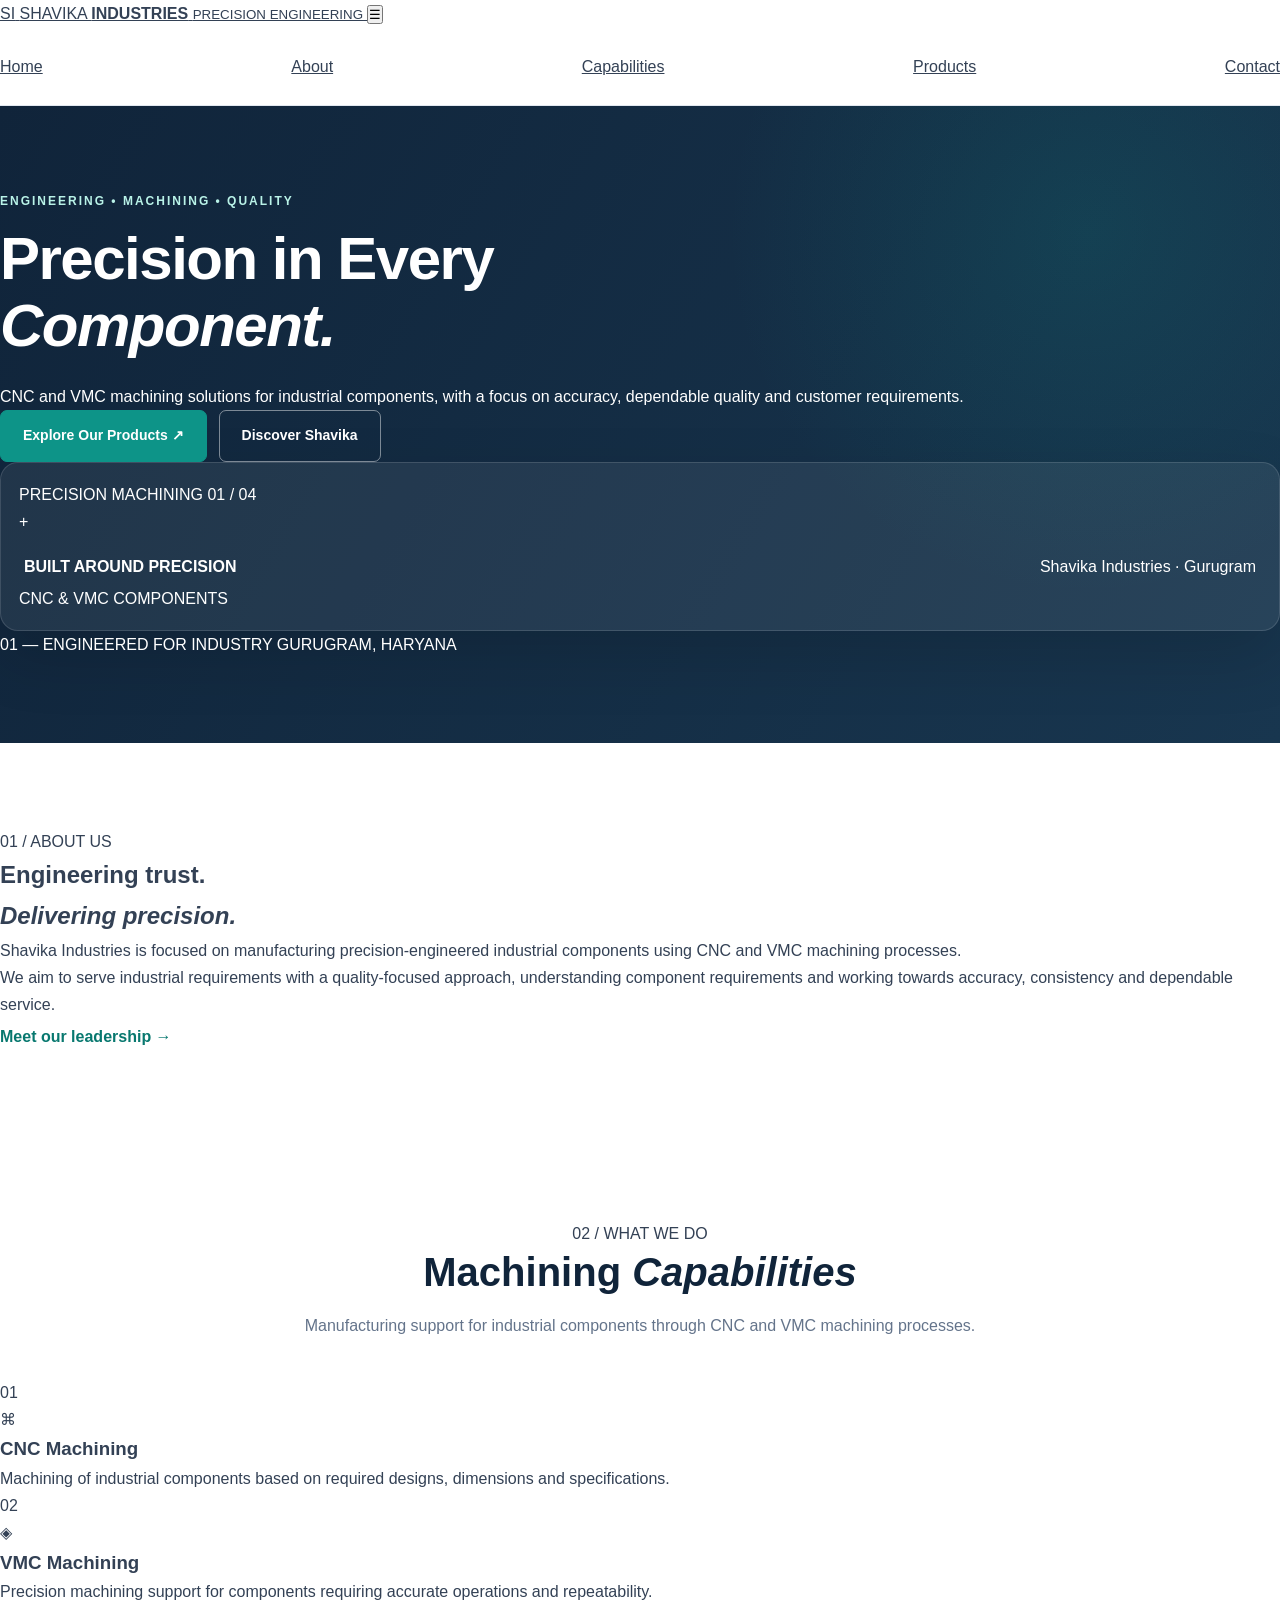
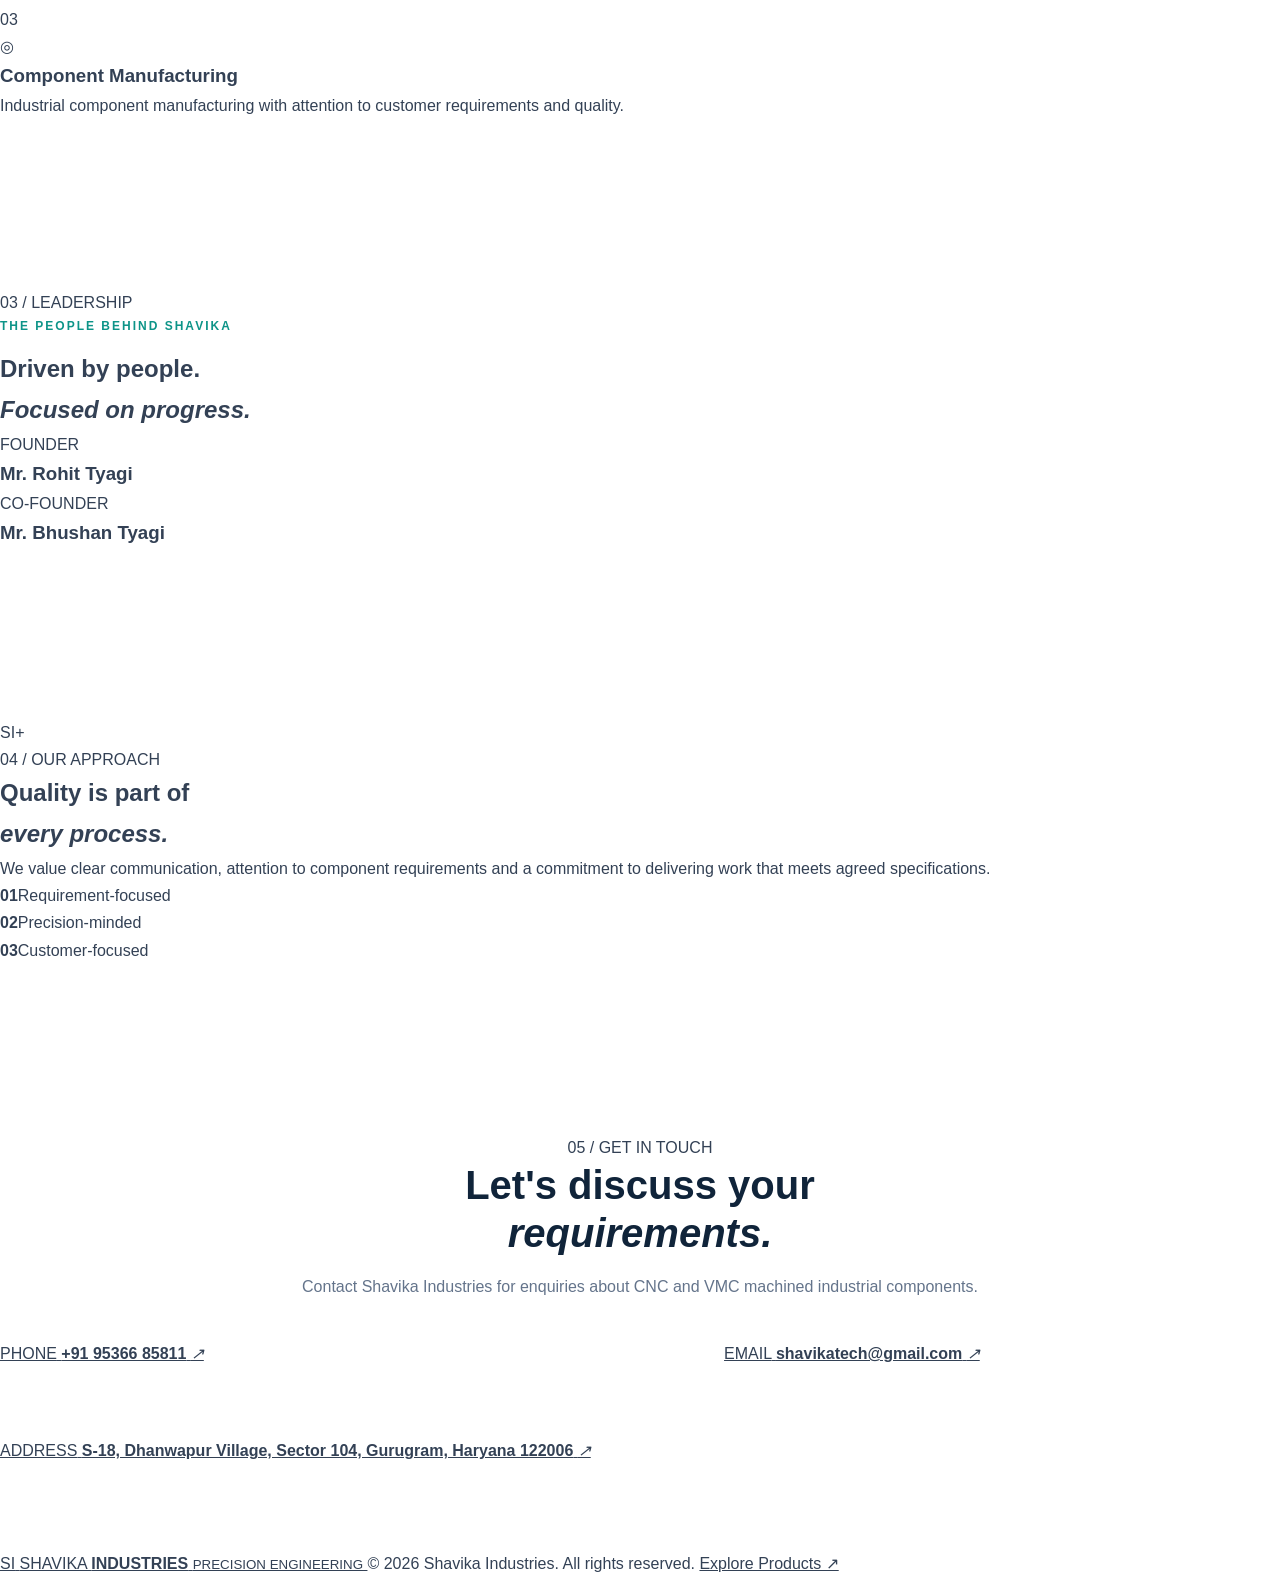
==== commit 1b60e03a: "Update index.html" ====
--- a/index.html
+++ b/index.html
@@ -1,288 +1,252 @@
-
 <!DOCTYPE html>
 <html lang="en">
 <head>
   <meta charset="UTF-8">
   <meta name="viewport" content="width=device-width, initial-scale=1.0">
-
-  <meta name="description" content="Shavika Industries - Steel Motor Pin for water pump electric motors. Contact us for product details and quotations.">
-
-  <title>Shavika Industries | Steel Motor Pin</title>
-
+  <meta name="description" content="Shavika Industries - Precision CNC and VMC machined industrial components in Gurugram, Haryana.">
+  <title>Shavika Industries | Precision Engineering</title>
   <link rel="stylesheet" href="style.css">
 </head>
-
 <body>
 
-  <!-- Header -->
-  <header class="site-header">
-    <div class="container nav">
-      <a href="index.html" class="logo">
-        SHAVIKA <span>INDUSTRIES</span>
+<header class="site-header">
+  <a class="brand" href="index.html">
+    <span class="brand-mark">SI</span>
+    <span>SHAVIKA <b>INDUSTRIES</b>
+      <small>PRECISION ENGINEERING</small>
+    </span>
+  </a>
+
+  <button class="menu-toggle" aria-label="Toggle navigation">☰</button>
+
+  <nav class="nav">
+    <a class="active" href="index.html">Home</a>
+    <a href="#about">About</a>
+    <a href="#capabilities">Capabilities</a>
+    <a href="products.html">Products</a>
+    <a href="#contact">Contact</a>
+  </nav>
+</header>
+
+<main>
+  <section class="hero">
+    <div class="hero-content">
+      <p class="eyebrow">ENGINEERING • MACHINING • QUALITY</p>
+
+      <h1>Precision in Every<br><em>Component.</em></h1>
+
+      <p class="hero-copy">
+        CNC and VMC machining solutions for industrial components,
+        with a focus on accuracy, dependable quality and customer requirements.
+      </p>
+
+      <div class="hero-actions">
+        <a class="btn btn-primary" href="products.html">
+          Explore Our Products ↗
+        </a>
+        <a class="btn btn-outline" href="#about">
+          Discover Shavika
+        </a>
+      </div>
+    </div>
+
+    <div class="hero-visual">
+      <div class="visual-frame">
+        <div class="visual-grid"></div>
+        <div class="machine-label">
+          PRECISION MACHINING <span>01 / 04</span>
+        </div>
+
+        <div class="hero-graphic">
+          <div class="ring ring-one"></div>
+          <div class="ring ring-two"></div>
+          <div class="core"></div>
+          <div class="crosshair">+</div>
+        </div>
+
+        <div class="visual-caption">
+          <b>BUILT AROUND PRECISION</b>
+          <span>Shavika Industries · Gurugram</span>
+        </div>
+      </div>
+      <div class="floating-tag">CNC & VMC COMPONENTS</div>
+    </div>
+
+    <div class="hero-bottom">
+      <span>01 — ENGINEERED FOR INDUSTRY</span>
+      <span>GURUGRAM, HARYANA</span>
+    </div>
+  </section>
+
+  <section class="intro section" id="about">
+    <div class="section-kicker">01 / ABOUT US</div>
+
+    <div class="intro-grid">
+      <h2>Engineering trust.<br><em>Delivering precision.</em></h2>
+
+      <div>
+        <p class="lead">
+          Shavika Industries is focused on manufacturing
+          precision-engineered industrial components using
+          CNC and VMC machining processes.
+        </p>
+
+        <p>
+          We aim to serve industrial requirements with a
+          quality-focused approach, understanding component
+          requirements and working towards accuracy,
+          consistency and dependable service.
+        </p>
+
+        <a class="text-link" href="#leadership">
+          Meet our leadership →
+        </a>
+      </div>
+    </div>
+  </section>
+
+  <section class="capabilities section" id="capabilities">
+    <div class="section-heading">
+      <div>
+        <div class="section-kicker">02 / WHAT WE DO</div>
+        <h2>Machining <em>Capabilities</em></h2>
+      </div>
+
+      <p>
+        Manufacturing support for industrial components
+        through CNC and VMC machining processes.
+      </p>
+    </div>
+
+    <div class="capability-grid">
+      <article class="cap-card">
+        <span class="cap-number">01</span>
+        <div class="cap-icon">⌘</div>
+        <h3>CNC Machining</h3>
+        <p>
+          Machining of industrial components based on
+          required designs, dimensions and specifications.
+        </p>
+        <span class="card-line"></span>
+      </article>
+
+      <article class="cap-card">
+        <span class="cap-number">02</span>
+        <div class="cap-icon">◈</div>
+        <h3>VMC Machining</h3>
+        <p>
+          Precision machining support for components
+          requiring accurate operations and repeatability.
+        </p>
+        <span class="card-line"></span>
+      </article>
+
+      <article class="cap-card">
+        <span class="cap-number">03</span>
+        <div class="cap-icon">◎</div>
+        <h3>Component Manufacturing</h3>
+        <p>
+          Industrial component manufacturing with attention
+          to customer requirements and quality.
+        </p>
+        <span class="card-line"></span>
+      </article>
+    </div>
+  </section>
+
+  <section class="leadership section" id="leadership">
+    <div class="section-kicker">03 / LEADERSHIP</div>
+
+    <div class="leadership-panel">
+      <div>
+        <p class="eyebrow">THE PEOPLE BEHIND SHAVIKA</p>
+        <h2>Driven by people.<br><em>Focused on progress.</em></h2>
+      </div>
+
+      <div class="leaders">
+        <div class="leader">
+          <span>FOUNDER</span>
+          <h3>Mr. Rohit Tyagi</h3>
+        </div>
+
+        <div class="leader">
+          <span>CO-FOUNDER</span>
+          <h3>Mr. Bhushan Tyagi</h3>
+        </div>
+      </div>
+    </div>
+  </section>
+
+  <section class="quality section">
+    <div class="quality-mark">SI<span>+</span></div>
+
+    <div>
+      <div class="section-kicker">04 / OUR APPROACH</div>
+      <h2>Quality is part of<br><em>every process.</em></h2>
+      <p>
+        We value clear communication, attention to component
+        requirements and a commitment to delivering work
+        that meets agreed specifications.
+      </p>
+    </div>
+
+    <div class="quality-points">
+      <div><b>01</b><span>Requirement-focused</span></div>
+      <div><b>02</b><span>Precision-minded</span></div>
+      <div><b>03</b><span>Customer-focused</span></div>
+    </div>
+  </section>
+
+  <section class="contact section" id="contact">
+    <div class="section-heading">
+      <div>
+        <div class="section-kicker">05 / GET IN TOUCH</div>
+        <h2>Let's discuss your<br><em>requirements.</em></h2>
+      </div>
+
+      <p>
+        Contact Shavika Industries for enquiries about
+        CNC and VMC machined industrial components.
+      </p>
+    </div>
+
+    <div class="contact-grid">
+      <a class="contact-card" href="tel:+919536685811">
+        <span>PHONE</span>
+        <b>+91 95366 85811</b>
+        <i>↗</i>
       </a>
 
-      <nav>
-        <a href="#home">Home</a>
-        <a href="#product">Product</a>
-        <a href="#about">About Us</a>
-        <a href="#contact">Contact</a>
-      </nav>
-
-      <a href="#contact" class="btn btn-small">Get In Touch</a>
-    </div>
-  </header>
-
-  <main>
-
-    <!-- Hero Section -->
-    <section class="hero" id="home">
-      <div class="container hero-grid">
-
-        <div class="hero-content">
-          <p class="eyebrow">INDUSTRIAL COMPONENTS</p>
-
-          <h1>
-            Quality Parts.<br>
-            <span>Reliable Performance.</span>
-          </h1>
-
-          <p class="hero-description">
-            Welcome to Shavika Industries. Explore our steel
-            motor pin for water pump electric motor applications.
-            Contact us for product details and quotations.
-          </p>
-
-          <div class="hero-actions">
-            <a href="#product" class="btn">Explore Our Product</a>
-            <a href="#contact" class="btn btn-outline">Contact Us</a>
-          </div>
-
-          <div class="trust-note">
-            <span class="trust-dot"></span>
-            Product enquiries and quotation support
-          </div>
-        </div>
-
-        <div class="hero-visual">
-          <div class="visual-label">
-            <span class="visual-dot"></span>
-            OUR FEATURED PRODUCT
-          </div>
-
-          <div class="hero-product-image">
-            <img
-              src="motor-pin.png"
-              alt="Steel Motor Pin from Shavika Industries"
-              onerror="this.onerror=null;this.parentElement.classList.add('image-missing');"
-            >
-
-            <div class="image-fallback">
-              <span>STEEL MOTOR PIN</span>
-              <small>Add your product photo at images/motor-pin.png</small>
-            </div>
-          </div>
-
-          <div class="visual-caption">
-            <div>
-              <strong>Steel Motor Pin</strong>
-              <span>Water Pump Motor Component</span>
-            </div>
-            <span class="caption-arrow">↗</span>
-          </div>
-        </div>
-
-      </div>
-    </section>
-
-    <!-- Product Section -->
-    <section class="section product-section" id="product">
-      <div class="container">
-
-        <div class="section-heading">
-          <p class="eyebrow">OUR PRODUCT</p>
-          <h2>Featured Industrial Component</h2>
-          <p>
-            One product, focused attention and direct enquiry
-            support from Shavika Industries.
-          </p>
-        </div>
-
-        <article class="product-card">
-          <div class="product-card-image">
-            <img
-              src="images/motor-pin.png"
-              alt="Steel Motor Pin"
-              onerror="this.onerror=null;this.parentElement.classList.add('image-missing');"
-            >
-
-            <div class="image-fallback">
-              <span>STEEL MOTOR PIN</span>
-              <small>Product photo</small>
-            </div>
-          </div>
-
-          <div class="product-card-content">
-            <span class="product-tag">FEATURED PRODUCT</span>
-
-            <h3>Steel Motor Pin</h3>
-
-            <p>
-              A steel pin used inside a water pump electric motor.
-              Contact us to discuss your requirements and confirm
-              product compatibility before ordering.
-            </p>
-
-            <div class="spec-list">
-              <div class="spec-row">
-                <span>Product</span>
-                <strong>Steel Motor Pin</strong>
-              </div>
-
-              <div class="spec-row">
-                <span>Material</span>
-                <strong>Steel</strong>
-              </div>
-
-              <div class="spec-row">
-                <span>Application</span>
-                <strong>Water pump electric motor</strong>
-              </div>
-
-              <div class="spec-row">
-                <span>Dimensions</span>
-                <strong>Confirm on enquiry</strong>
-              </div>
-            </div>
-
-            <a
-              class="btn"
-              href="https://wa.me/91XXXXXXXXXX?text=Hello%20Shavika%20Industries%2C%20I%20would%20like%20details%20and%20a%20quotation%20for%20the%20Steel%20Motor%20Pin."
-              target="_blank"
-              rel="noopener noreferrer"
-            >
-              Enquire About This Product
-              <span aria-hidden="true">↗</span>
-            </a>
-
-            <p class="note">
-              Please confirm the dimensions and specifications
-              with us before placing an order.
-            </p>
-          </div>
-        </article>
-
-      </div>
-    </section>
-
-    <!-- About Section -->
-    <section class="section about-section" id="about">
-      <div class="container about-grid">
-
-        <div>
-          <p class="eyebrow">ABOUT SHAVIKA INDUSTRIES</p>
-          <h2>Focused on Industrial Components.</h2>
-        </div>
-
-        <div class="about-content">
-          <p>
-            Shavika Industries provides information and enquiry
-            support for industrial components. We aim to help
-            customers discuss their requirements and identify
-            suitable products.
-          </p>
-
-          <p>
-            Contact us for product availability, dimensions,
-            material details and quotation information.
-          </p>
-
-          <a href="#contact" class="text-link">
-            Talk to our team <span aria-hidden="true">→</span>
-          </a>
-        </div>
-
-      </div>
-    </section>
-
-    <!-- Contact Section -->
-    <section class="section contact-section" id="contact">
-      <div class="container contact-grid">
-
-        <div class="contact-intro">
-          <p class="eyebrow">GET IN TOUCH</p>
-          <h2>Let's Discuss Your Requirements.</h2>
-          <p>
-            Need information about the Steel Motor Pin?
-            Contact Shavika Industries for details and a quotation.
-          </p>
-        </div>
-
-        <div class="contact-panel">
-          <h3>Contact Shavika Industries</h3>
-
-          <div class="contact-item">
-            <span class="contact-icon">☎</span>
-            <div>
-              <small>Phone</small>
-              <a id="phone-link" href="tel:+919536685811">
-                Add business phone number
-              </a>
-            </div>
-          </div>
-
-          <div class="contact-item">
-            <span class="contact-icon">✉</span>
-            <div>
-              <small>Email</small>
-              <a id="email-link" href="mailto:your-shavikatech@gmail.com">
-                your-business@example.com
-              </a>
-            </div>
-          </div>
-
-          <a
-            class="btn whatsapp-btn"
-            id="whatsapp-link"
-            href="https://wa.me/919536685811"
-            target="_blank"
-            rel="noopener noreferrer"
-          >
-            Chat with us on WhatsApp
-          </a>
-
-          <p class="note">
-            Replace the sample contact details with your actual
-            business contact information before publishing.
-          </p>
-        </div>
-
-      </div>
-    </section>
-
-  </main>
-
-  <!-- Footer -->
-  <footer class="site-footer">
-    <div class="container footer-content">
-      <a href="#home" class="footer-logo">
-        SHAVIKA <span>INDUSTRIES</span>
+      <a class="contact-card" href="mailto:shavikatech@gmail.com">
+        <span>EMAIL</span>
+        <b>shavikatech@gmail.com</b>
+        <i>↗</i>
       </a>
 
-      <p>
-        © <span id="year"></span> Shavika Industries.
-        All rights reserved.
-      </p>
-
-      <a href="#home" class="back-top">Back to top ↑</a>
-    </div>
-  </footer>
-
-  <script src="script.js"></script>
-
-  <script>
-    document.getElementById("year").textContent =
-      new Date().getFullYear();
-  </script>
-
+      <a class="contact-card"
+         target="_blank"
+         rel="noopener"
+         href="https://www.google.com/maps/search/?api=1&query=S-18%2C%20Dhanwapur%20Village%2C%20Sector%20104%2C%20Gurugram%2C%20Haryana%20122006">
+        <span>ADDRESS</span>
+        <b>S-18, Dhanwapur Village, Sector 104, Gurugram, Haryana 122006</b>
+        <i>↗</i>
+      </a>
+    </div>
+  </section>
+</main>
+
+<footer class="footer">
+  <a class="brand" href="index.html">
+    <span class="brand-mark">SI</span>
+    <span>SHAVIKA <b>INDUSTRIES</b>
+      <small>PRECISION ENGINEERING</small>
+    </span>
+  </a>
+
+  <span>© <span id="year"></span> Shavika Industries. All rights reserved.</span>
+  <a href="products.html">Explore Products ↗</a>
+</footer>
+
+<script src="script.js"></script>
 </body>
 </html>
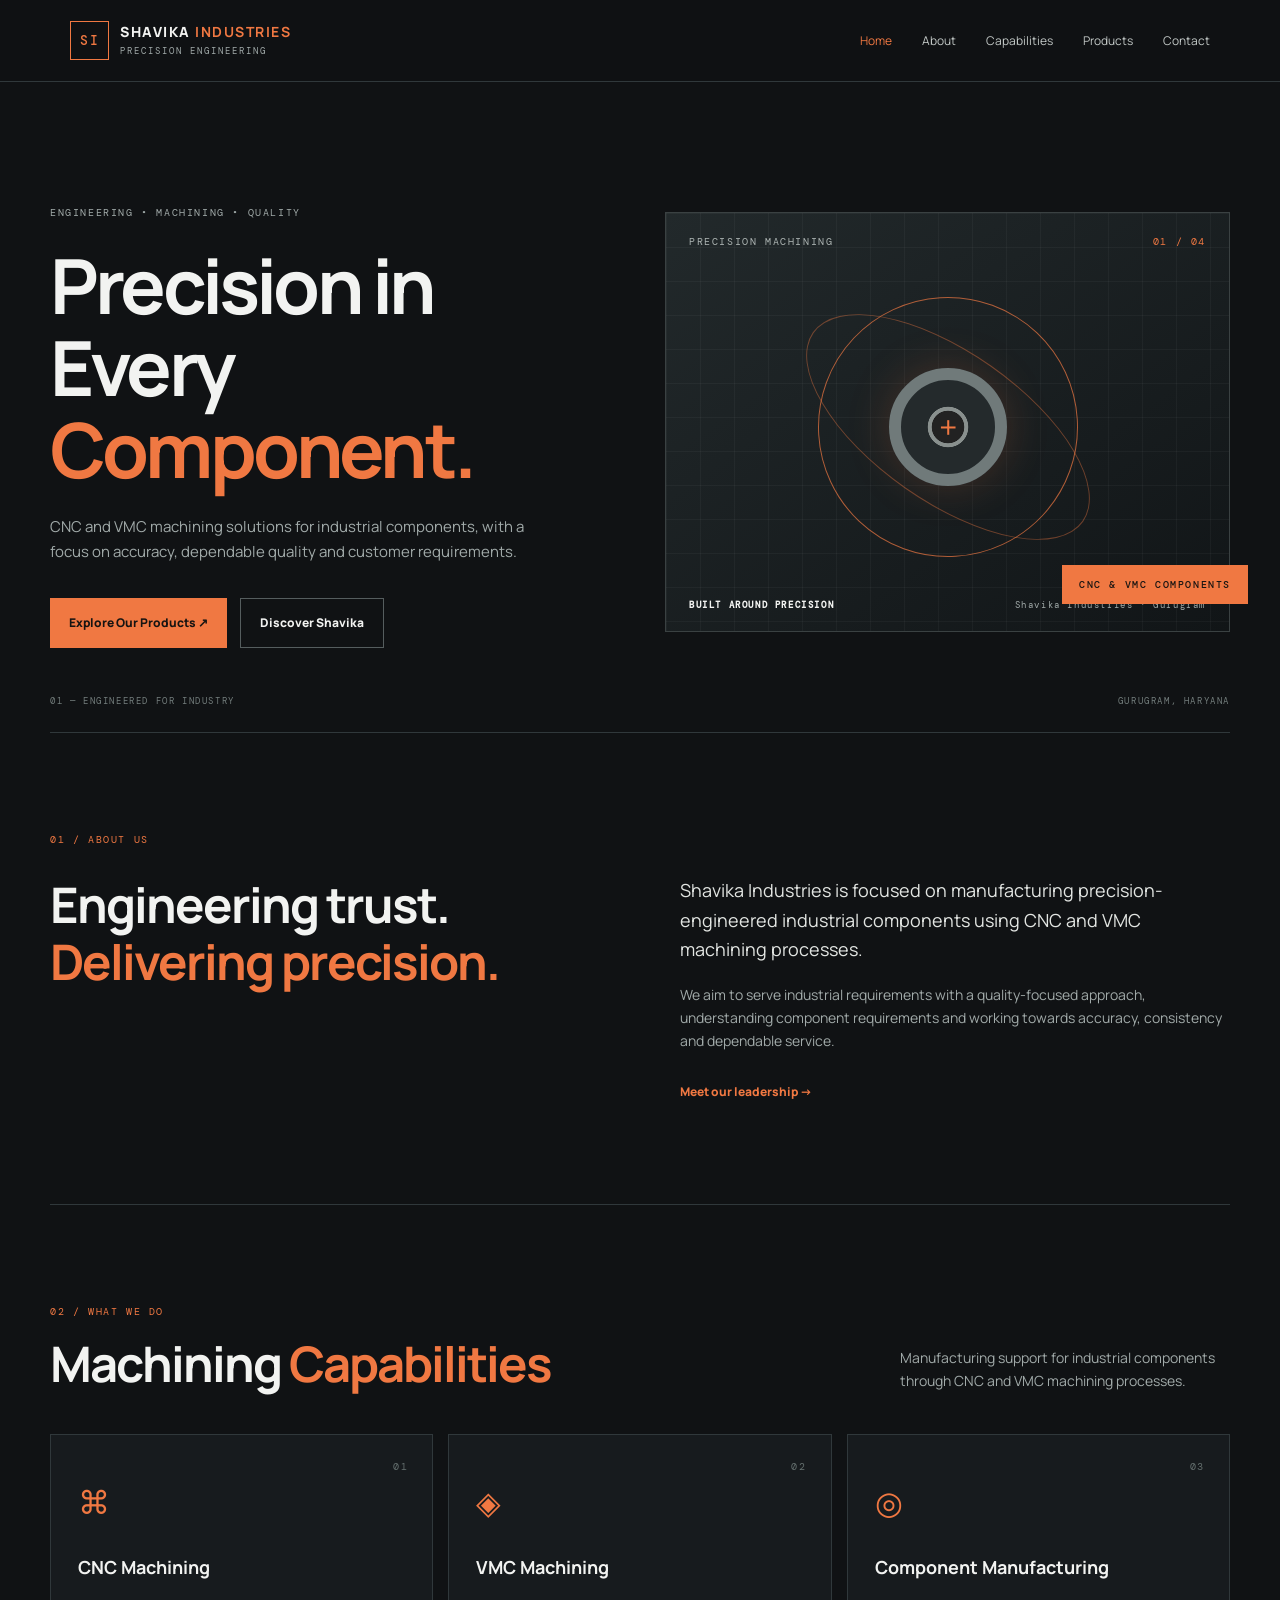
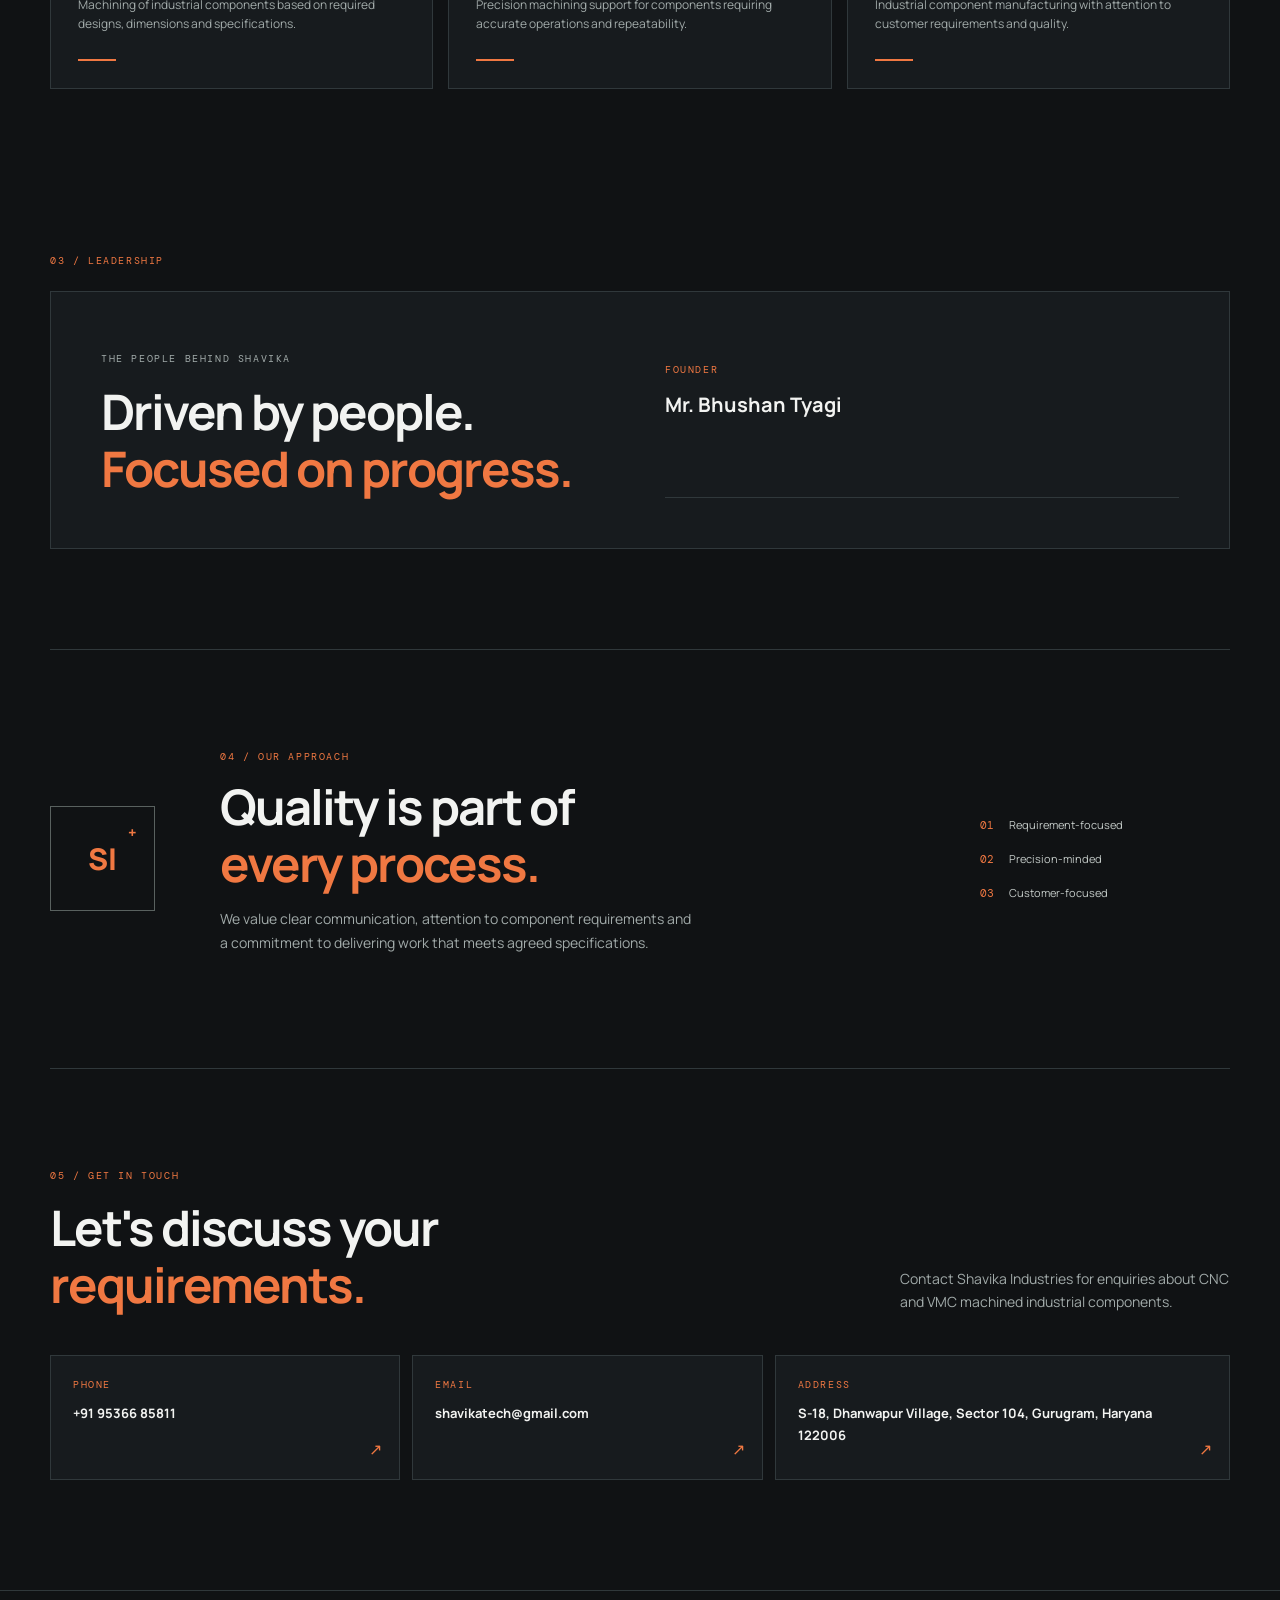
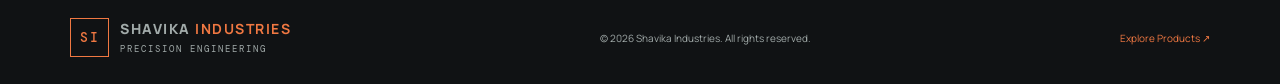
==== commit 63d9b808: "Update index.html" ====
--- a/index.html
+++ b/index.html
@@ -164,18 +164,13 @@
       </div>
 
       <div class="leaders">
-        <div class="leader">
-          <span>FOUNDER</span>
-          <h3>Mr. Rohit Tyagi</h3>
-        </div>
-
-        <div class="leader">
-          <span>CO-FOUNDER</span>
-          <h3>Mr. Bhushan Tyagi</h3>
-        </div>
-      </div>
-    </div>
-  </section>
+    <div class="leader">
+        <span>FOUNDER</span>
+        <h3>Mr. Bhushan Tyagi</h3>
+    </div>
+</div>
+</div>
+</section>
 
   <section class="quality section">
     <div class="quality-mark">SI<span>+</span></div>
--- a/style.css
+++ b/style.css
@@ -1,28 +1,18 @@
-
-/* =========================
-   SHAVIKA INDUSTRIES
-   Main website stylesheet
-========================= */
+@import url('https://fonts.googleapis.com/css2?family=DM+Mono:wght@400;500&family=Manrope:wght@400;500;600;700;800&display=swap');
 
 :root {
-  --navy: #10243a;
-  --navy-light: #18364f;
-  --teal: #0d9488;
-  --teal-dark: #08786f;
-  --mint: #b9f3e8;
-  --white: #ffffff;
-  --light: #f3f7fa;
-  --text: #334155;
-  --muted: #64748b;
-  --border: #e2e8f0;
-  --radius: 14px;
-  --shadow: 0 16px 45px rgba(16, 36, 58, 0.09);
+  --bg: #101214;
+  --panel: #171b1e;
+  --text: #f2f3f1;
+  --muted: #a1aaa9;
+  --line: #30383b;
+  --accent: #f07842;
+  --accent2: #ff9a68;
+  --max: 1180px;
 }
 
 * {
   box-sizing: border-box;
-  margin: 0;
-  padding: 0;
 }
 
 html {
@@ -31,630 +21,855 @@
 }
 
 body {
-  font-family: Arial, Helvetica, sans-serif;
+  margin: 0;
+  background: var(--bg);
   color: var(--text);
-  line-height: 1.7;
-  background: var(--white);
-}
-
-img {
-  max-width: 100%;
+  font-family: Manrope, Arial, sans-serif;
+  line-height: 1.65;
 }
 
 a {
   color: inherit;
-}
-
-.container {
-  width: min(1120px, 90%);
-  margin: 0 auto;
-}
-
-/* Header */
+  text-decoration: none;
+}
 
 .site-header {
+  height: 82px;
+  padding: 0 max(calc((100% - var(--max))/2), 5.5%);
+  display: flex;
+  align-items: center;
+  justify-content: space-between;
+  border-bottom: 1px solid var(--line);
+  background: rgba(16,18,20,.96);
   position: sticky;
   top: 0;
-  z-index: 100;
-  background: rgba(255, 255, 255, 0.97);
-  border-bottom: 1px solid var(--border);
+  z-index: 10;
+  backdrop-filter: blur(12px);
+}
+
+.brand {
+  display: flex;
+  align-items: center;
+  gap: 11px;
+  font-size: 14px;
+  font-weight: 800;
+  letter-spacing: 1.5px;
+  line-height: 1.2;
+}
+
+.brand b {
+  color: var(--accent);
+}
+
+.brand small {
+  display: block;
+  color: var(--muted);
+  font: 9px 'DM Mono', monospace;
+  letter-spacing: 2px;
+  margin-top: 5px;
+}
+
+.brand-mark {
+  display: grid;
+  place-items: center;
+  width: 39px;
+  height: 39px;
+  border: 1px solid var(--accent);
+  color: var(--accent);
+  font: 500 13px 'DM Mono', monospace;
 }
 
 .nav {
-  min-height: 78px;
-  display: flex;
-  align-items: center;
-  justify-content: space-between;
-  gap: 25px;
-}
-
-.logo,
-.footer-logo {
-  text-decoration: none;
-  color: var(--navy);
+  display: flex;
+  gap: 30px;
+  align-items: center;
+}
+
+.nav a {
+  font-size: 12px;
+  color: #c2c8c6;
+  transition: .2s;
+}
+
+.nav a:hover,
+.nav a.active {
+  color: var(--accent);
+}
+
+.menu-toggle {
+  display: none;
+  background: none;
+  color: white;
+  border: 1px solid var(--line);
+  padding: 8px 12px;
   font-size: 20px;
-  font-weight: 900;
-  letter-spacing: 0.5px;
-  white-space: nowrap;
-}
-
-.logo span,
-.footer-logo span {
-  color: var(--teal);
-}
-
-.nav nav {
-  display: flex;
-  align-items: center;
-  gap: 26px;
-}
-
-.nav nav a {
-  text-decoration: none;
-  color: var(--text);
-  font-size: 14px;
-  font-weight: 600;
-}
-
-.nav nav a:hover,
-.text-link:hover {
-  color: var(--teal);
-}
-
-/* Buttons */
+}
+
+/* HOME HERO */
+
+.hero {
+  max-width: var(--max);
+  min-height: 650px;
+  margin: auto;
+  padding: 100px 0 70px;
+  position: relative;
+  display: grid;
+  grid-template-columns: 1fr 1fr;
+  align-items: center;
+  gap: 50px;
+}
+
+.eyebrow,
+.section-kicker,
+.machine-label,
+.visual-caption,
+.hero-bottom,
+.floating-tag,
+.cap-number,
+.leader > span,
+.contact-card > span,
+.spec-list span,
+.product-label,
+.image-note,
+.catalogue-note > span {
+  font: 10px 'DM Mono', monospace;
+  letter-spacing: 1.6px;
+}
+
+.eyebrow {
+  color: var(--muted);
+}
+
+.hero h1,
+.page-hero h1 {
+  font-size: clamp(48px, 6vw, 76px);
+  line-height: 1.08;
+  letter-spacing: -3.8px;
+  margin: 25px 0;
+}
+
+.hero h1 em,
+h2 em,
+.page-hero h1 em {
+  font-style: normal;
+  color: var(--accent);
+}
+
+.hero-copy {
+  max-width: 490px;
+  color: var(--muted);
+  font-size: 15px;
+}
+
+.hero-actions {
+  display: flex;
+  gap: 13px;
+  margin-top: 34px;
+  flex-wrap: wrap;
+}
 
 .btn {
   display: inline-flex;
   align-items: center;
-  justify-content: center;
-  gap: 10px;
-  padding: 13px 22px;
-  border-radius: 7px;
-  background: var(--teal);
-  color: var(--white);
-  text-decoration: none;
-  font-size: 14px;
-  font-weight: 700;
-  border: 1px solid var(--teal);
-  transition: background 0.2s ease, transform 0.2s ease;
-}
-
-.btn:hover {
-  background: var(--teal-dark);
-  transform: translateY(-2px);
-}
-
-.btn-small {
-  padding: 10px 16px;
-}
-
-.btn-outline {
-  background: transparent;
-  color: var(--white);
-  border-color: rgba(255, 255, 255, 0.45);
-}
-
-.btn-outline:hover {
-  background: rgba(255, 255, 255, 0.1);
-}
-
-/* Hero */
-
-.hero {
-  padding: 85px 0;
-  background:
-    radial-gradient(
-      circle at 85% 20%,
-      rgba(13, 148, 136, 0.16),
-      transparent 30%
-    ),
-    linear-gradient(120deg, var(--navy), var(--navy-light));
-  color: var(--white);
-  overflow: hidden;
-}
-
-.hero-grid {
-  display: grid;
-  grid-template-columns: 1.1fr 0.9fr;
-  align-items: center;
-  gap: 65px;
-}
-
-.eyebrow {
-  margin-bottom: 13px;
-  color: var(--teal);
+  gap: 22px;
+  padding: 14px 19px;
   font-size: 12px;
   font-weight: 800;
-  letter-spacing: 2px;
-}
-
-.hero .eyebrow {
-  color: var(--mint);
-}
-
-.hero h1 {
-  font-size: clamp(38px, 5vw, 60px);
-  line-height: 1.12;
-  letter-spacing: -1.5px;
-  margin-bottom: 24px;
-}
-
-.hero h1 span {
-  color: var(--mint);
-}
-
-.hero-description {
-  max-width: 560px;
-  color: #d4e0eb;
-  font-size: 16px;
-  margin-bottom: 28px;
-}
-
-.hero-actions {
-  display: flex;
-  flex-wrap: wrap;
+  transition: .2s;
+}
+
+.btn-primary {
+  background: var(--accent);
+  color: #171412;
+}
+
+.btn-primary:hover {
+  background: var(--accent2);
+  transform: translateY(-2px);
+}
+
+.btn-outline {
+  border: 1px solid #555d5e;
+  color: var(--text);
+}
+
+.btn-outline:hover {
+  border-color: var(--accent);
+  color: var(--accent);
+}
+
+/* HERO GRAPHIC */
+
+.hero-visual {
+  position: relative;
+}
+
+.visual-frame {
+  height: 420px;
+  border: 1px solid #3a4142;
+  background: linear-gradient(145deg,#22292b,#111517);
+  position: relative;
+  overflow: hidden;
+}
+
+.visual-grid {
+  position: absolute;
+  inset: 0;
+  background-image:
+    linear-gradient(rgba(255,255,255,.035) 1px,transparent 1px),
+    linear-gradient(90deg,rgba(255,255,255,.035) 1px,transparent 1px);
+  background-size: 34px 34px;
+}
+
+.machine-label {
+  position: absolute;
+  top: 22px;
+  left: 23px;
+  right: 23px;
+  color: #adb5b3;
+  display: flex;
+  justify-content: space-between;
+}
+
+.machine-label span {
+  color: var(--accent);
+}
+
+.hero-graphic {
+  position: absolute;
+  inset: 60px 20px 50px;
+  display: grid;
+  place-items: center;
+}
+
+.ring {
+  position: absolute;
+  border: 1px solid rgba(240,120,66,.7);
+  border-radius: 50%;
+}
+
+.ring-one {
+  width: 260px;
+  height: 260px;
+  transform: rotate(-25deg);
+}
+
+.ring-two {
+  width: 330px;
+  height: 150px;
+  border-color: rgba(240,120,66,.4);
+  transform: rotate(35deg);
+}
+
+.core {
+  width: 118px;
+  height: 118px;
+  border: 12px solid #707a7a;
+  border-radius: 50%;
+  background: radial-gradient(circle,#222 0 24%,#89908e 25% 30%,#242a2c 31%);
+  box-shadow: 0 0 45px #f0784233;
+}
+
+.crosshair {
+  position: absolute;
+  color: var(--accent);
+  font-size: 32px;
+}
+
+.visual-caption {
+  position: absolute;
+  bottom: 20px;
+  left: 23px;
+  right: 23px;
+  display: flex;
+  justify-content: space-between;
+  color: var(--text);
+  font-size: 9px;
+}
+
+.visual-caption span {
+  color: var(--muted);
+}
+
+.floating-tag {
+  position: absolute;
+  bottom: 28px;
+  right: -18px;
+  background: var(--accent);
+  color: #191512;
+  padding: 13px 17px;
+  font-weight: 500;
+}
+
+.hero-bottom {
+  position: absolute;
+  bottom: 25px;
+  left: 0;
+  right: 0;
+  display: flex;
+  justify-content: space-between;
+  color: #737d7c;
+  font-size: 9px;
+}
+
+/* GENERAL SECTIONS */
+
+.section {
+  max-width: var(--max);
+  margin: auto;
+  padding: 100px 0;
+}
+
+.intro {
+  border-top: 1px solid var(--line);
+}
+
+.section-kicker {
+  color: var(--accent);
+}
+
+.intro-grid {
+  display: grid;
+  grid-template-columns: 1fr 1fr;
+  gap: 80px;
+  margin-top: 30px;
+}
+
+.intro h2,
+.section-heading h2,
+.leadership h2,
+.quality h2,
+.product-info h2 {
+  font-size: clamp(34px,4vw,49px);
+  letter-spacing: -2px;
+  line-height: 1.17;
+  margin: 0;
+}
+
+.intro-grid p,
+.section-heading > p,
+.quality p,
+.product-info > p {
+  color: var(--muted);
+  font-size: 14px;
+}
+
+.intro-grid .lead {
+  font-size: 18px;
+  color: #e2e5e2;
+  margin-top: 0;
+}
+
+.text-link {
+  display: inline-block;
+  color: var(--accent);
+  font-size: 12px;
+  font-weight: 800;
+  margin-top: 16px;
+}
+
+/* CAPABILITIES */
+
+.capabilities {
+  border-top: 1px solid var(--line);
+}
+
+.section-heading {
+  display: flex;
+  align-items: end;
+  justify-content: space-between;
+  gap: 35px;
+  margin-bottom: 42px;
+}
+
+.section-heading > p {
+  max-width: 330px;
+  margin: 0;
+}
+
+.section-heading h2 {
+  margin-top: 17px;
+}
+
+.capability-grid {
+  display: grid;
+  grid-template-columns: repeat(3,1fr);
+  gap: 15px;
+}
+
+.cap-card {
+  background: var(--panel);
+  border: 1px solid var(--line);
+  padding: 27px;
+  min-height: 250px;
+  position: relative;
+}
+
+.cap-number {
+  position: absolute;
+  right: 24px;
+  top: 25px;
+  color: #65706f;
+}
+
+.cap-icon {
+  color: var(--accent);
+  font-size: 32px;
+  margin: 14px 0 24px;
+}
+
+.cap-card h3 {
+  font-size: 18px;
+  margin: 0 0 10px;
+}
+
+.cap-card p {
+  font-size: 12px;
+  color: var(--muted);
+}
+
+.card-line {
+  display: block;
+  width: 38px;
+  height: 2px;
+  background: var(--accent);
+  margin-top: 25px;
+}
+
+/* LEADERSHIP */
+
+.leadership {
+  padding-top: 65px;
+}
+
+.leadership-panel {
+  margin-top: 24px;
+  padding: 50px;
+  background: var(--panel);
+  border: 1px solid var(--line);
+  display: grid;
+  grid-template-columns: 1fr 1fr;
+  gap: 50px;
+}
+
+.leadership h2 {
+  margin-top: 18px;
+}
+
+.leaders {
+  display: grid;
+  gap: 14px;
+}
+
+.leader {
+  border-bottom: 1px solid var(--line);
+  padding: 12px 0 20px;
+}
+
+.leader > span {
+  color: var(--accent);
+}
+
+.leader h3 {
+  font-size: 20px;
+  margin: 7px 0 0;
+}
+
+/* QUALITY */
+
+.quality {
+  display: grid;
+  grid-template-columns: 130px 1fr 250px;
+  gap: 40px;
+  align-items: center;
+  border-top: 1px solid var(--line);
+  border-bottom: 1px solid var(--line);
+}
+
+.quality-mark {
+  width: 105px;
+  height: 105px;
+  border: 1px solid #59615f;
+  display: grid;
+  place-items: center;
+  font-size: 30px;
+  font-weight: 800;
+  color: var(--accent);
+  position: relative;
+}
+
+.quality-mark span {
+  font-size: 15px;
+  position: absolute;
+  right: 17px;
+  top: 14px;
+}
+
+.quality h2 {
+  margin: 15px 0;
+}
+
+.quality p {
+  max-width: 480px;
+}
+
+.quality-points {
+  display: grid;
+  gap: 16px;
+}
+
+.quality-points div {
+  display: flex;
+  gap: 15px;
+  align-items: center;
+  font-size: 11px;
+  color: #c4cbc8;
+}
+
+.quality-points b {
+  color: var(--accent);
+  font: 11px 'DM Mono', monospace;
+}
+
+/* CONTACT */
+
+.contact {
+  padding-bottom: 110px;
+}
+
+.contact-grid {
+  display: grid;
+  grid-template-columns: 1fr 1fr 1.3fr;
   gap: 12px;
 }
 
-.trust-note {
-  display: flex;
-  align-items: center;
-  gap: 9px;
-  color: #d4e0eb;
-  font-size: 12px;
-  margin-top: 27px;
-}
-
-.trust-dot,
-.visual-dot {
-  width: 8px;
-  height: 8px;
-  display: inline-block;
-  background: var(--mint);
-  border-radius: 50%;
-}
-
-.hero-visual {
-  padding: 18px;
-  border-radius: 18px;
-  background: rgba(255, 255, 255, 0.07);
-  border: 1px solid rgba(255, 255, 255, 0.13);
-  box-shadow: 0 25px 65px rgba(0, 0, 0, 0.14);
-}
-
-.visual-label {
-  display: flex;
-  align-items: center;
-  gap: 9px;
+.contact-card {
+  background: var(--panel);
+  border: 1px solid var(--line);
+  padding: 22px;
+  min-height: 125px;
+  position: relative;
+  display: flex;
+  flex-direction: column;
+  gap: 12px;
+  transition: .2s;
+}
+
+.contact-card:hover {
+  border-color: var(--accent);
+  transform: translateY(-3px);
+}
+
+.contact-card > span {
+  color: var(--accent);
+}
+
+.contact-card b {
+  font-size: 13px;
+  overflow-wrap: anywhere;
+  padding-right: 12px;
+}
+
+.contact-card i {
+  position: absolute;
+  right: 17px;
+  bottom: 17px;
+  color: var(--accent);
+  font-style: normal;
+}
+
+/* FOOTER */
+
+.footer {
+  border-top: 1px solid var(--line);
+  padding: 27px max(calc((100% - var(--max))/2),5.5%);
+  display: flex;
+  align-items: center;
+  justify-content: space-between;
+  gap: 20px;
+  color: var(--muted);
   font-size: 10px;
-  letter-spacing: 1.7px;
-  color: #d4e0eb;
-  padding: 5px 4px 15px;
-  font-weight: 700;
-}
-
-.hero-product-image {
+}
+
+.footer > a:last-child {
+  color: var(--accent);
+}
+
+/* PRODUCTS PAGE */
+
+.page-hero {
+  padding: 105px max(calc((100% - var(--max))/2),5.5%) 65px;
+  background: linear-gradient(110deg,#1b2022,#111416);
+  border-bottom: 1px solid var(--line);
+}
+
+.page-hero h1 {
+  margin: 20px 0 12px;
+}
+
+.page-hero p {
+  max-width: 570px;
+  color: var(--muted);
+  font-size: 14px;
+}
+
+.products-section {
+  padding-top: 75px;
+}
+
+.product-layout {
+  display: grid;
+  grid-template-columns: 1.05fr .95fr;
+  gap: 65px;
+  align-items: center;
+}
+
+.product-image-wrap {
+  height: 420px;
+  background: #f0f0ed;
   position: relative;
-  height: 285px;
+  display: grid;
+  place-items: center;
   overflow: hidden;
-  background: var(--white);
-  border-radius: 10px;
-}
-
-.hero-product-image img,
-.product-card-image img {
-  position: relative;
-  z-index: 1;
+}
+
+.product-image-wrap img {
   width: 100%;
   height: 100%;
   object-fit: contain;
-  padding: 12px;
-  background: var(--white);
-}
-
-.visual-caption {
+  padding: 28px;
+}
+
+.product-label {
+  position: absolute;
+  top: 18px;
+  left: 18px;
+  background: #191d1e;
+  color: #fff;
+  padding: 9px 12px;
+  z-index: 1;
+}
+
+.image-note {
+  position: absolute;
+  bottom: 17px;
+  right: 18px;
+  color: #4b5150;
+}
+
+.product-info h2 {
+  font-size: 48px;
+  margin: 15px 0;
+}
+
+.product-info > p {
+  max-width: 470px;
+}
+
+.spec-list {
+  border-top: 1px solid var(--line);
+  margin: 27px 0;
+}
+
+.spec-list div {
   display: flex;
   justify-content: space-between;
-  align-items: center;
-  gap: 15px;
-  padding: 18px 5px 4px;
-}
-
-.visual-caption strong,
-.visual-caption span {
-  display: block;
-}
-
-.visual-caption strong {
-  font-size: 16px;
-}
-
-.visual-caption div span {
-  color: #c1d0dd;
+  gap: 20px;
+  padding: 13px 0;
+  border-bottom: 1px solid var(--line);
+}
+
+.spec-list span {
+  color: var(--muted);
+  font-size: 9px;
+}
+
+.spec-list b {
+  font-size: 11px;
+  text-align: right;
+}
+
+.catalogue-note {
+  margin-top: 80px;
+  border: 1px solid var(--line);
+  padding: 28px;
+  display: flex;
+  align-items: center;
+  gap: 30px;
+  flex-wrap: wrap;
+}
+
+.catalogue-note > span {
+  color: var(--accent);
+}
+
+.catalogue-note p {
+  color: var(--muted);
   font-size: 12px;
-  margin-top: 3px;
-}
-
-.caption-arrow {
-  font-size: 25px;
-  color: var(--mint);
-}
-
-/* Image fallback */
-
-.image-fallback {
-  display: none;
-  position: absolute;
-  inset: 0;
-  z-index: 0;
-  flex-direction: column;
-  justify-content: center;
-  align-items: center;
-  text-align: center;
-  padding: 20px;
-  color: var(--navy);
-  background:
-    linear-gradient(135deg, #f8fafc, #e5eef4);
-}
-
-.image-fallback span {
-  font-size: 18px;
-  font-weight: 800;
-}
-
-.image-fallback small {
-  margin-top: 8px;
-  color: var(--muted);
-  font-size: 12px;
-}
-
-.image-missing .image-fallback {
-  display: flex;
-}
-
-/* General sections */
-
-.section {
-  padding: 85px 0;
-}
-
-.section-heading {
-  max-width: 700px;
-  margin: 0 auto 40px;
-  text-align: center;
-}
-
-.section-heading h2,
-.about-grid h2,
-.contact-intro h2 {
-  color: var(--navy);
-  font-size: clamp(29px, 4vw, 40px);
-  line-height: 1.2;
-  margin-bottom: 16px;
-}
-
-.section-heading > p:last-child {
-  color: var(--muted);
-}
-
-/* Product */
-
-.product-section {
-  background: var(--white);
-}
-
-.product-card {
-  display: grid;
-  grid-template-columns: 0.9fr 1.1fr;
-  align-items: stretch;
-  max-width: 970px;
-  margin: auto;
-  overflow: hidden;
-  border: 1px solid var(--border);
-  border-radius: var(--radius);
-  background: var(--white);
-  box-shadow: var(--shadow);
-}
-
-.product-card-image {
-  position: relative;
-  min-height: 410px;
-  background: var(--light);
-  overflow: hidden;
-}
-
-.product-card-content {
-  padding: 40px;
-}
-
-.product-tag {
-  display: inline-block;
-  background: #e2f7f3;
-  color: var(--teal-dark);
-  padding: 6px 10px;
-  border-radius: 4px;
-  font-size: 10px;
-  font-weight: 800;
-  letter-spacing: 1px;
-  margin-bottom: 16px;
-}
-
-.product-card-content h3 {
-  color: var(--navy);
-  font-size: 30px;
-  margin-bottom: 13px;
-}
-
-.product-card-content > p {
-  color: var(--muted);
-  margin-bottom: 22px;
-}
-
-.spec-list {
-  border-top: 1px solid var(--border);
-  margin-bottom: 24px;
-}
-
-.spec-row {
-  display: flex;
-  justify-content: space-between;
-  gap: 18px;
-  padding: 11px 0;
-  border-bottom: 1px solid var(--border);
-  font-size: 13px;
-}
-
-.spec-row span {
-  color: var(--muted);
-}
-
-.spec-row strong {
-  text-align: right;
-  color: var(--navy);
-}
-
-.note {
-  font-size: 12px;
-  color: var(--muted);
-  margin-top: 16px;
-}
-
-/* About */
-
-.about-section {
-  background: var(--light);
-}
-
-.about-grid {
-  display: grid;
-  grid-template-columns: 0.9fr 1.1fr;
-  gap: 70px;
-  align-items: start;
-}
-
-.about-grid h2 {
-  max-width: 440px;
-}
-
-.about-content p {
-  color: var(--muted);
-  margin-bottom: 18px;
-}
-
-.text-link {
-  display: inline-block;
-  margin-top: 5px;
-  color: var(--teal-dark);
-  text-decoration: none;
-  font-weight: 800;
-}
-
-/* Contact */
-
-.contact-section {
-  background: var(--white);
-}
-
-.contact-grid {
-  display: grid;
-  grid-template-columns: 1fr 0.85fr;
-  align-items: center;
-  gap: 70px;
-}
-
-.contact-intro > p:last-child {
-  max-width: 500px;
-  color: var(--muted);
-}
-
-.contact-panel {
-  padding: 30px;
-  border: 1px solid var(--border);
-  border-radius: var(--radius);
-  box-shadow: var(--shadow);
-}
-
-.contact-panel h3 {
-  color: var(--navy);
-  font-size: 21px;
-  margin-bottom: 23px;
-}
-
-.contact-item {
-  display: flex;
-  align-items: center;
-  gap: 14px;
-  margin-bottom: 20px;
-}
-
-.contact-icon {
-  display: grid;
-  place-items: center;
-  flex-shrink: 0;
-  width: 42px;
-  height: 42px;
-  background: #e2f7f3;
-  color: var(--teal-dark);
-  border-radius: 8px;
-}
-
-.contact-item small {
-  display: block;
-  color: var(--muted);
-  font-size: 11px;
-}
-
-.contact-item a {
-  color: var(--navy);
-  font-size: 13px;
-  font-weight: 700;
-  text-decoration: none;
-  overflow-wrap: anywhere;
-}
-
-.whatsapp-btn {
-  width: 100%;
-  margin-top: 8px;
-}
-
-/* Footer */
-
-.site-footer {
-  background: var(--navy);
-  color: #d4e0eb;
-  padding: 25px 0;
-}
-
-.footer-content {
-  display: flex;
-  justify-content: space-between;
-  align-items: center;
-  gap: 20px;
-}
-
-.footer-logo {
-  color: var(--white);
-  font-size: 16px;
-}
-
-.footer-content p {
-  font-size: 12px;
-  text-align: center;
-}
-
-.back-top {
-  color: var(--mint);
-  font-size: 12px;
-  text-decoration: none;
-}
-
-/* Responsive layout */
-
-@media (max-width: 900px) {
+  flex: 1;
+  min-width: 220px;
+}
+
+.catalogue-note .text-link {
+  margin: 0;
+}
+
+/* MOBILE RESPONSIVE */
+
+@media(max-width:1250px) {
+  .hero,
+  .section {
+    margin-left: 5.5%;
+    margin-right: 5.5%;
+  }
+}
+
+@media(max-width:760px) {
+  .site-header {
+    height: 72px;
+  }
+
+  .menu-toggle {
+    display: block;
+  }
+
   .nav {
-    flex-wrap: wrap;
-    padding: 15px 0;
-  }
-
-  .nav nav {
-    order: 3;
-    width: 100%;
-    justify-content: center;
+    display: none;
+    position: absolute;
+    top: 71px;
+    left: 0;
+    right: 0;
+    background: #171b1e;
+    padding: 20px 6%;
+    border-bottom: 1px solid var(--line);
+    flex-direction: column;
+    align-items: flex-start;
+    gap: 18px;
+  }
+
+  .nav.open {
+    display: flex;
+  }
+
+  .hero {
+    display: block;
+    padding-top: 70px;
+    padding-bottom: 90px;
+    min-height: 0;
+  }
+
+  .hero h1 {
+    font-size: 53px;
+  }
+
+  .hero-visual {
+    margin-top: 55px;
+  }
+
+  .visual-frame {
+    height: 340px;
+  }
+
+  .floating-tag {
+    right: -5px;
+    bottom: 15px;
+  }
+
+  .hero-bottom {
+    bottom: 25px;
+    font-size: 8px;
+  }
+
+  .section {
+    padding: 70px 0;
+  }
+
+  .intro-grid,
+  .leadership-panel,
+  .product-layout {
+    grid-template-columns: 1fr;
+    gap: 28px;
+  }
+
+  .section-heading {
+    display: block;
+  }
+
+  .section-heading > p {
+    margin-top: 20px;
+  }
+
+  .capability-grid {
+    grid-template-columns: 1fr;
+  }
+
+  .cap-card {
+    min-height: 210px;
+  }
+
+  .leadership-panel {
+    padding: 28px;
+  }
+
+  .quality {
+    grid-template-columns: 75px 1fr;
     gap: 20px;
   }
 
-  .hero-grid {
-    gap: 35px;
-  }
-
-  .product-card-content {
-    padding: 28px;
-  }
-
-  .about-grid,
-  .contact-grid {
-    gap: 35px;
-  }
-}
-
-@media (max-width: 650px) {
-  .container {
-    width: 92%;
-  }
-
-  .nav {
-    gap: 12px;
-  }
-
-  .logo {
-    font-size: 17px;
-  }
-
-  .nav > .btn {
-    padding: 9px 12px;
-    font-size: 12px;
-  }
-
-  .nav nav {
-    gap: 16px;
-    justify-content: flex-start;
-    overflow-x: auto;
-  }
-
-  .nav nav a {
-    font-size: 12px;
-    white-space: nowrap;
-  }
-
-  .hero {
-    padding: 55px 0;
-  }
-
-  .hero-grid,
-  .product-card,
-  .about-grid,
+  .quality-mark {
+    width: 70px;
+    height: 70px;
+    font-size: 22px;
+  }
+
+  .quality-points {
+    grid-column: 2;
+  }
+
   .contact-grid {
     grid-template-columns: 1fr;
   }
 
-  .hero-grid {
-    gap: 38px;
-  }
-
-  .hero h1 {
+  .contact-card {
+    min-height: 105px;
+  }
+
+  .footer {
+    flex-direction: column;
+    align-items: flex-start;
+    padding: 25px 6%;
+  }
+
+  .page-hero {
+    padding-top: 75px;
+    padding-bottom: 50px;
+  }
+
+  .page-hero h1 {
+    font-size: 55px;
+  }
+
+  .product-layout {
+    gap: 35px;
+  }
+
+  .product-image-wrap {
+    height: 320px;
+  }
+
+  .product-info h2 {
     font-size: 40px;
   }
 
-  .hero-product-image {
-    height: 250px;
-  }
-
-  .section {
-    padding: 58px 0;
-  }
-
-  .product-card-image {
-    min-height: 290px;
-  }
-
-  .product-card-content {
-    padding: 25px 20px;
-  }
-
-  .product-card-content h3 {
-    font-size: 26px;
-  }
-
-  .spec-row {
-    font-size: 12px;
-  }
-
-  .contact-panel {
-    padding: 23px 18px;
-  }
-
-  .footer-content {
-    flex-direction: column;
-    text-align: center;
-  }
-}
+  .catalogue-note {
+    display: block;
+  }
+
+  .catalogue-note p {
+    margin: 12px 0;
+  }
+
+  .catalogue-note .text-link {
+    margin-top: 8px;
+  }
+}
